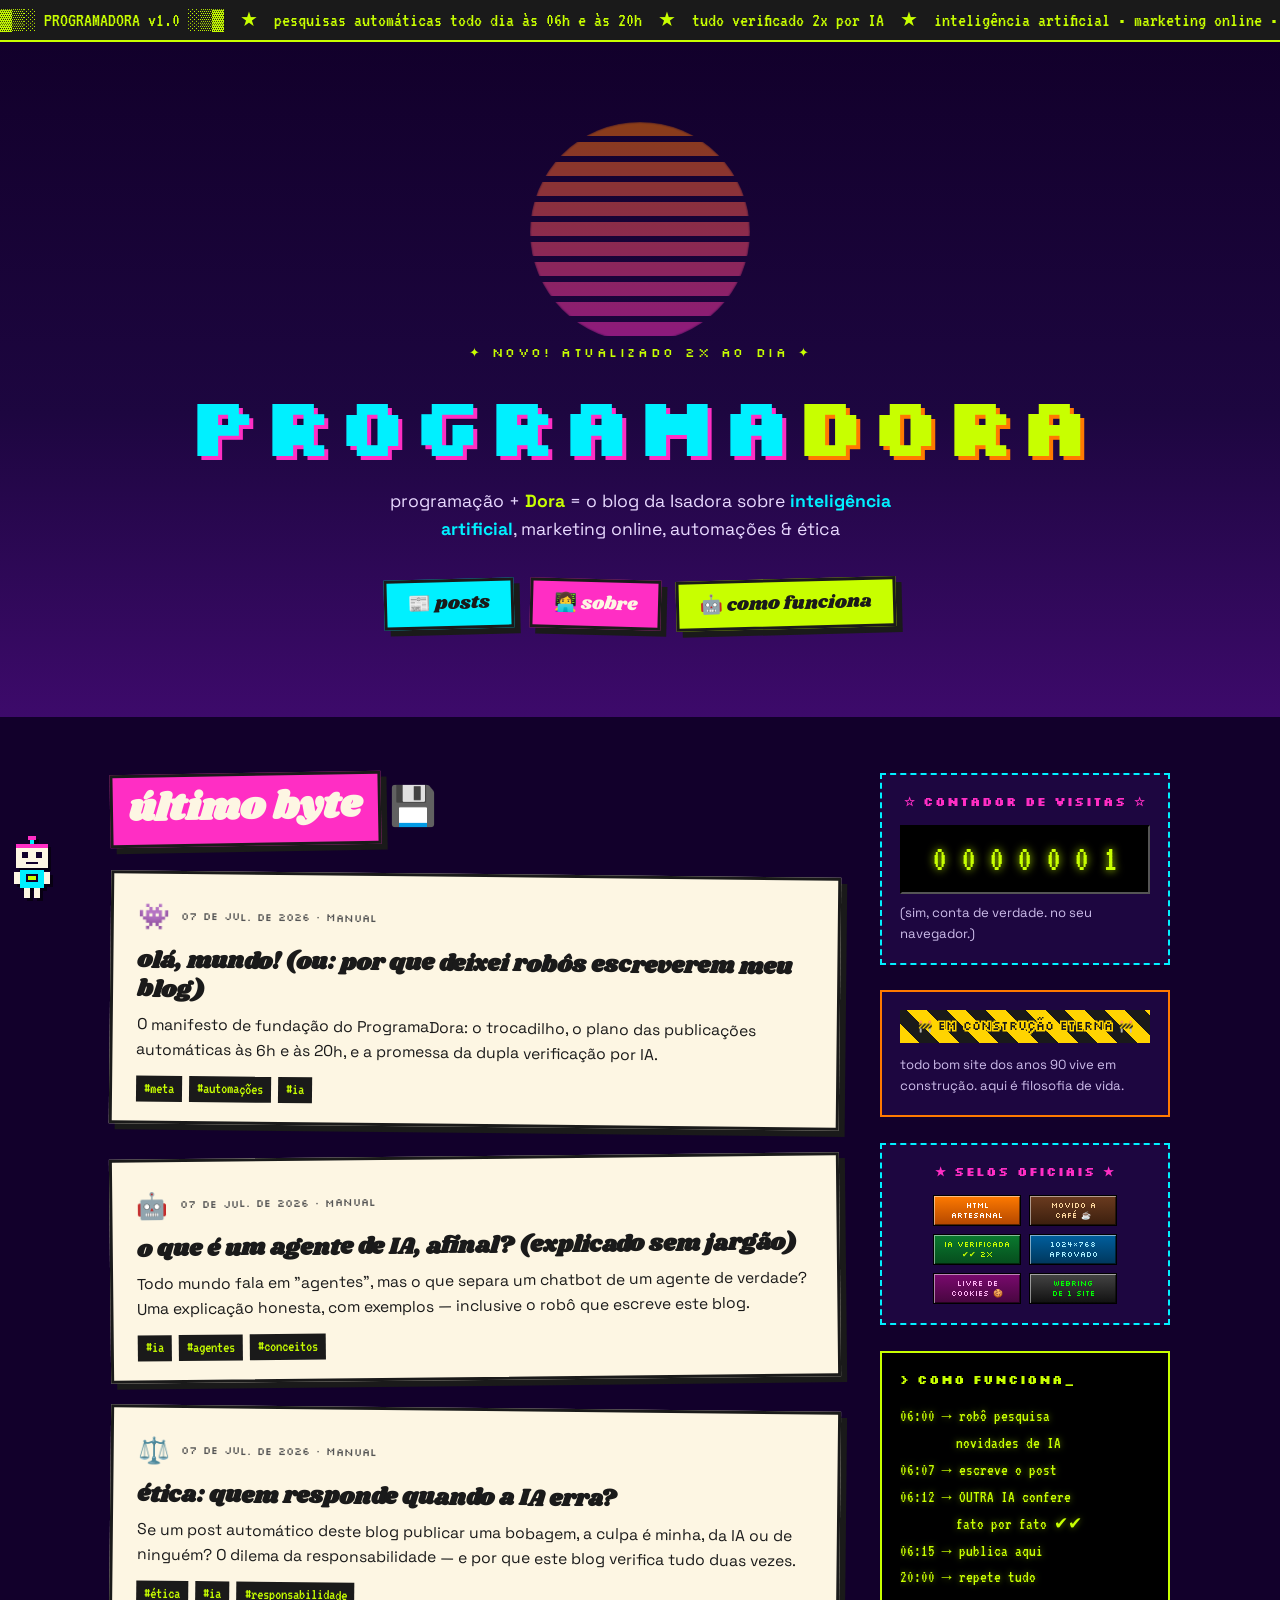
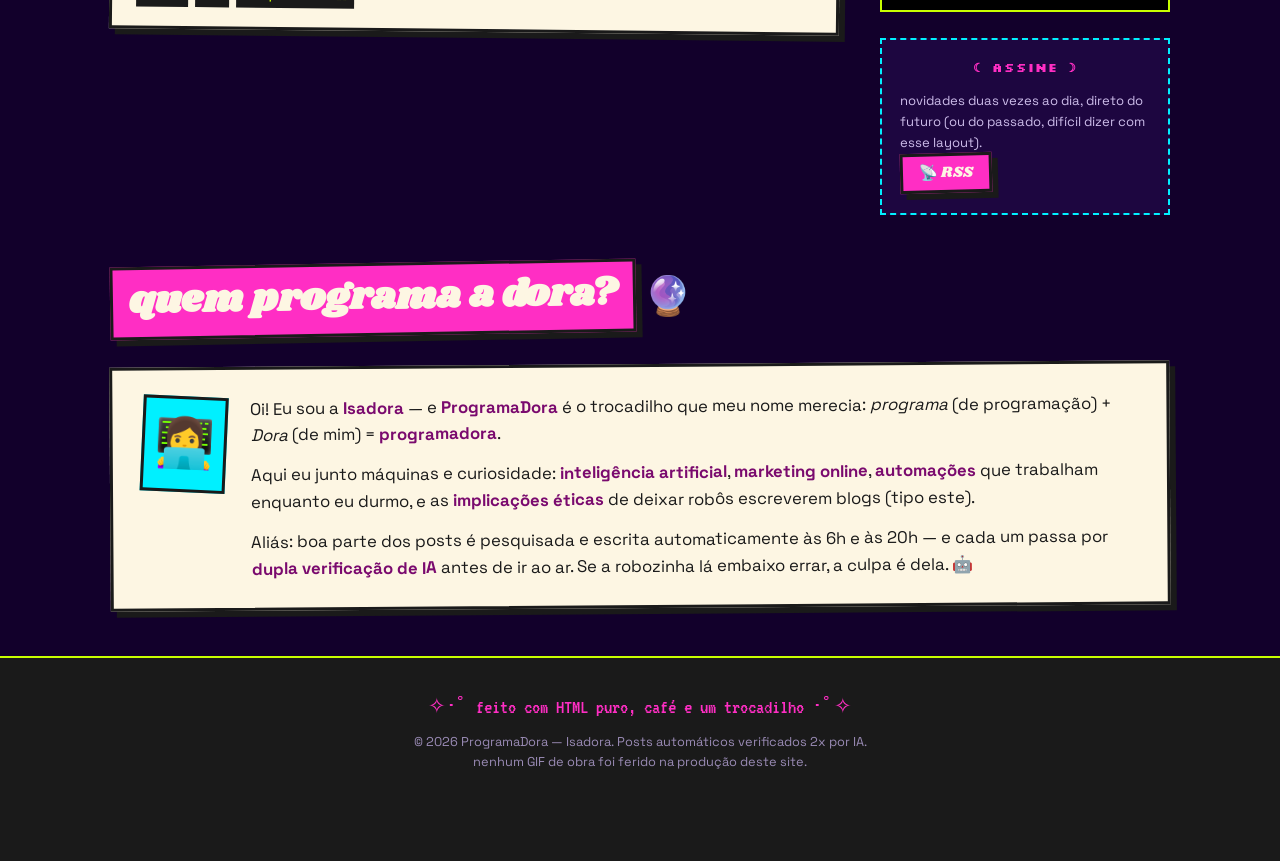
==== index.html @ 0042d04e "site: ProgramaDora v1.0 — blog anacrônico com posts automáticos verificados 2x Co-Authored-By: Claud" ====
<!DOCTYPE html>
<html lang="pt-BR">
<head>
<meta charset="UTF-8">
<meta name="viewport" content="width=device-width, initial-scale=1.0">
<title>ProgramaDora ★ IA, automações e caos criativo</title>
<meta name="description" content="Blog da Isadora sobre inteligência artificial, marketing online, automações, novidades e ética — com pesquisa automática verificada 2x por IA.">
<link rel="icon" href="data:image/svg+xml,<svg xmlns='http://www.w3.org/2000/svg' viewBox='0 0 100 100'><text y='.9em' font-size='90'>👾</text></svg>">
<link rel="preconnect" href="https://fonts.googleapis.com">
<link rel="preconnect" href="https://fonts.gstatic.com" crossorigin>
<link href="https://fonts.googleapis.com/css2?family=Silkscreen:wght@400;700&family=Shrikhand&family=Space+Grotesk:wght@400;500;700&family=VT323&display=swap" rel="stylesheet">
<link rel="stylesheet" href="css/style.css">
</head>
<body>

<!-- ══════════ TICKER TERMINAL ══════════ -->
<div class="ticker" aria-hidden="true">
  <div class="ticker__track" id="ticker-track">
    <span>▓▒░ PROGRAMADORA v1.0 ░▒▓ &nbsp;★&nbsp; pesquisas automáticas todo dia às 06h e às 20h &nbsp;★&nbsp; tudo verificado 2x por IA &nbsp;★&nbsp; inteligência artificial • marketing online • automações • ética &nbsp;★&nbsp; melhor visualizado em qualquer resolução desde 1996 &nbsp;★&nbsp; </span>
    <span>▓▒░ PROGRAMADORA v1.0 ░▒▓ &nbsp;★&nbsp; pesquisas automáticas todo dia às 06h e às 20h &nbsp;★&nbsp; tudo verificado 2x por IA &nbsp;★&nbsp; inteligência artificial • marketing online • automações • ética &nbsp;★&nbsp; melhor visualizado em qualquer resolução desde 1996 &nbsp;★&nbsp; </span>
  </div>
</div>

<!-- ══════════ HERO VAPORWAVE ══════════ -->
<header class="hero">
  <div class="hero__grid" aria-hidden="true"></div>
  <div class="hero__sun" aria-hidden="true"></div>
  <p class="hero__eyebrow blink">✦ NOVO! atualizado 2x ao dia ✦</p>
  <h1 class="hero__logo glitch" data-text="PROGRAMADORA">
    <span class="hero__programa">PROGRAMA</span><span class="hero__dora">DORA</span>
  </h1>
  <p class="hero__tagline">programação + <strong>Dora</strong> = o blog da Isadora sobre
    <em>inteligência artificial</em>, marketing online, automações &amp; ética</p>
  <nav class="hero__nav" aria-label="Seções">
    <a class="btn-sticker btn-sticker--cyan" href="#posts">📰 posts</a>
    <a class="btn-sticker btn-sticker--magenta" href="#sobre">👩‍💻 sobre</a>
    <a class="btn-sticker btn-sticker--acid" href="#robo">🤖 como funciona</a>
  </nav>
</header>

<!-- ══════════ CONTEÚDO ══════════ -->
<div class="layout">

  <main class="feed" id="posts">
    <h2 class="section-title"><span>último byte</span> 💾</h2>
    <div class="feed__grid" id="feed-grid">
      <p class="feed__loading">carregando posts<span class="dots">...</span></p>
    </div>
  </main>

  <aside class="sidebar">
    <div class="widget widget--counter">
      <h3 class="widget__title">☆ contador de visitas ☆</h3>
      <div class="counter" id="visit-counter">0000000</div>
      <p class="widget__small">(sim, conta de verdade. no seu navegador.)</p>
    </div>

    <div class="widget widget--construction">
      <div class="construction-tape">🚧 EM CONSTRUÇÃO ETERNA 🚧</div>
      <p class="widget__small">todo bom site dos anos 90 vive em construção. aqui é filosofia de vida.</p>
    </div>

    <div class="widget">
      <h3 class="widget__title">★ selos oficiais ★</h3>
      <div class="badges">
        <span class="badge88 badge88--a">HTML<br>ARTESANAL</span>
        <span class="badge88 badge88--b">MOVIDO A<br>CAFÉ ☕</span>
        <span class="badge88 badge88--c">IA verificada<br>✔✔ 2x</span>
        <span class="badge88 badge88--d">1024×768<br>APROVADO</span>
        <span class="badge88 badge88--e">livre de<br>COOKIES 🍪</span>
        <span class="badge88 badge88--f">webring<br>de 1 site</span>
      </div>
    </div>

    <div class="widget widget--terminal" id="robo">
      <h3 class="widget__title widget__title--terminal">&gt; como funciona_</h3>
      <pre class="terminal-text">
06:00 → robô pesquisa
        novidades de IA
06:07 → escreve o post
06:12 → OUTRA IA confere
        fato por fato ✔✔
06:15 → publica aqui
20:00 → repete tudo</pre>
    </div>

    <div class="widget">
      <h3 class="widget__title">☾ assine ☽</h3>
      <p class="widget__small">novidades duas vezes ao dia, direto do futuro (ou do passado, difícil dizer com esse layout).</p>
      <a class="btn-sticker btn-sticker--magenta btn-sticker--small" href="feed.xml">📡 RSS</a>
    </div>
  </aside>

</div>

<!-- ══════════ SOBRE ══════════ -->
<section class="sobre" id="sobre">
  <h2 class="section-title"><span>quem programa a dora?</span> 🔮</h2>
  <div class="sobre__card">
    <div class="sobre__avatar" aria-hidden="true">👩‍💻</div>
    <div>
      <p>Oi! Eu sou a <strong>Isadora</strong> — e <strong>ProgramaDora</strong> é o trocadilho que meu nome
      merecia: <em>programa</em> (de programação) + <em>Dora</em> (de mim) = <strong>programadora</strong>.</p>
      <p>Aqui eu junto máquinas e curiosidade: <strong>inteligência artificial</strong>, <strong>marketing
      online</strong>, <strong>automações</strong> que trabalham enquanto eu durmo, e as
      <strong>implicações éticas</strong> de deixar robôs escreverem blogs (tipo este).</p>
      <p>Aliás: boa parte dos posts é pesquisada e escrita automaticamente às 6h e às 20h — e cada um passa
      por <strong>dupla verificação de IA</strong> antes de ir ao ar. Se a robozinha lá embaixo errar, a culpa
      é dela. 🤖</p>
    </div>
  </div>
</section>

<!-- ══════════ RODAPÉ ══════════ -->
<footer class="footer">
  <p class="footer__marquee-ish">✧･ﾟ feito com HTML puro, café e um trocadilho ･ﾟ✧</p>
  <p class="footer__small">© <span id="ano">2026</span> ProgramaDora — Isadora. Posts automáticos verificados 2x por IA.
  <br>nenhum GIF de obra foi ferido na produção deste site.</p>
</footer>

<!-- Dorinha, a mascote -->
<div class="dorinha" id="dorinha" role="button" tabindex="0" aria-label="Dorinha, a robozinha mascote. Clique para ela falar.">
  <div class="dorinha__bubble" id="dorinha-bubble" hidden></div>
  <svg viewBox="0 0 32 32" width="64" height="64" shape-rendering="crispEdges" aria-hidden="true">
    <!-- antena -->
    <rect x="15" y="1" width="2" height="3" fill="#00f0ff"/>
    <rect x="14" y="0" width="4" height="2" fill="#ff2ec4"/>
    <!-- cabeça -->
    <rect x="8" y="4" width="16" height="12" fill="#fdf6e3"/>
    <rect x="8" y="4" width="16" height="2" fill="#ff2ec4"/>
    <!-- olhos -->
    <rect class="dorinha__eye" x="11" y="8" width="3" height="3" fill="#12002b"/>
    <rect class="dorinha__eye" x="18" y="8" width="3" height="3" fill="#12002b"/>
    <!-- boca -->
    <rect x="13" y="13" width="6" height="1" fill="#12002b"/>
    <!-- corpo -->
    <rect x="10" y="17" width="12" height="9" fill="#00f0ff"/>
    <rect x="13" y="19" width="6" height="4" fill="#12002b"/>
    <rect x="14" y="20" width="4" height="2" fill="#c8ff00"/>
    <!-- braços -->
    <rect class="dorinha__arm-l" x="7" y="18" width="3" height="6" fill="#fdf6e3"/>
    <rect class="dorinha__arm-r" x="22" y="18" width="3" height="6" fill="#fdf6e3"/>
    <!-- pernas -->
    <rect class="dorinha__leg-l" x="12" y="26" width="3" height="5" fill="#fdf6e3"/>
    <rect class="dorinha__leg-r" x="17" y="26" width="3" height="5" fill="#fdf6e3"/>
  </svg>
</div>

<script src="js/main.js"></script>
<script src="js/blog.js"></script>
</body>
</html>
---- css/style.css ----
/* ═══════════════════════════════════════════════════════
   PROGRAMADORA — folha de estilo maximalista anacrônica
   camadas: terminal 80s / vaporwave / neobrutalism / geocities
   ═══════════════════════════════════════════════════════ */

:root {
  --void:        #12002b;
  --void-2:      #1d0640;
  --cga-cyan:    #00f0ff;
  --hot-magenta: #ff2ec4;
  --acid:        #c8ff00;
  --laranja:     #ff7a00;
  --papel:       #fdf6e3;
  --tinta:       #1a1a1a;

  --f-pixel:    'Silkscreen', monospace;
  --f-sticker:  'Shrikhand', cursive;
  --f-body:     'Space Grotesk', sans-serif;
  --f-terminal: 'VT323', monospace;

  --borda: 3px solid var(--tinta);
  --sombra: 6px 6px 0 var(--tinta);
}

* { box-sizing: border-box; margin: 0; padding: 0; }

html { scroll-behavior: smooth; }

body {
  background: var(--void);
  color: var(--papel);
  font-family: var(--f-body);
  font-size: 1.05rem;
  line-height: 1.6;
  overflow-x: hidden;
  cursor: default;
}

a { color: var(--cga-cyan); }
a:focus-visible, button:focus-visible, [tabindex]:focus-visible {
  outline: 3px dashed var(--acid);
  outline-offset: 3px;
}

::selection { background: var(--hot-magenta); color: var(--papel); }

/* ══════════ TICKER ══════════ */
.ticker {
  background: var(--tinta);
  border-bottom: 2px solid var(--acid);
  overflow: hidden;
  white-space: nowrap;
  font-family: var(--f-terminal);
  font-size: 1.25rem;
  color: var(--acid);
  padding: 4px 0;
}
.ticker__track { display: inline-flex; animation: ticker-scroll 30s linear infinite; }
.ticker__track span { padding-right: 2rem; }
@keyframes ticker-scroll {
  from { transform: translateX(0); }
  to   { transform: translateX(-50%); }
}

/* ══════════ HERO VAPORWAVE ══════════ */
.hero {
  position: relative;
  text-align: center;
  padding: 5rem 1rem 5.5rem;
  overflow: hidden;
  background: linear-gradient(180deg, var(--void) 0%, var(--void-2) 55%, #3d0a6b 100%);
}
.hero__grid {
  position: absolute; inset: auto 0 0 0; height: 45%;
  background:
    linear-gradient(transparent 0%, rgba(255, 46, 196, .28) 100%),
    repeating-linear-gradient(90deg, rgba(0,240,255,.35) 0 1px, transparent 1px 60px),
    repeating-linear-gradient(0deg,  rgba(0,240,255,.35) 0 1px, transparent 1px 34px);
  transform: perspective(320px) rotateX(58deg);
  transform-origin: bottom;
  pointer-events: none;
}
.hero__sun {
  position: absolute; left: 50%; bottom: 18%;
  width: 220px; height: 220px;
  transform: translateX(-50%);
  border-radius: 50%;
  background: linear-gradient(180deg, var(--laranja), var(--hot-magenta));
  filter: blur(1px);
  opacity: .5;
  pointer-events: none;
  -webkit-mask: repeating-linear-gradient(180deg, #000 0 14px, transparent 14px 20px);
          mask: repeating-linear-gradient(180deg, #000 0 14px, transparent 14px 20px);
}
.hero > * { position: relative; }

.hero__eyebrow {
  font-family: var(--f-pixel);
  font-size: .8rem;
  letter-spacing: .2em;
  color: var(--acid);
  margin-bottom: 1.2rem;
}
.blink { animation: blink 1.1s steps(2, start) infinite; }
@keyframes blink { to { visibility: hidden; } }

.hero__logo {
  font-family: var(--f-pixel);
  font-weight: 700;
  font-size: clamp(1.8rem, 7.5vw, 5.2rem);
  letter-spacing: .02em;
  line-height: 1;
  margin-bottom: 1.4rem;
}
.hero__programa { color: var(--cga-cyan); text-shadow: 4px 4px 0 var(--hot-magenta); }
.hero__dora     { color: var(--acid);     text-shadow: 4px 4px 0 var(--laranja); }

/* glitch no hover */
.glitch { position: relative; display: inline-block; }
.glitch:hover .hero__programa,
.glitch:hover .hero__dora { animation: glitch-shake .3s steps(2) infinite; }
@keyframes glitch-shake {
  0%   { transform: translate(0, 0); }
  25%  { transform: translate(-3px, 2px) skewX(-4deg); }
  50%  { transform: translate(3px, -2px); }
  75%  { transform: translate(-2px, -1px) skewX(3deg); }
  100% { transform: translate(0, 0); }
}
.hero__programa, .hero__dora { display: inline-block; }

.hero__tagline {
  max-width: 34rem;
  margin: 0 auto 2.2rem;
  font-size: 1.1rem;
  color: #e8d9ff;
}
.hero__tagline em { color: var(--cga-cyan); font-style: normal; font-weight: 700; }
.hero__tagline strong { color: var(--acid); }

.hero__nav { display: flex; gap: 1rem; justify-content: center; flex-wrap: wrap; }

/* ══════════ BOTÕES ADESIVO (neobrutalism) ══════════ */
.btn-sticker {
  display: inline-block;
  font-family: var(--f-sticker);
  font-size: 1.15rem;
  text-decoration: none;
  color: var(--tinta);
  background: var(--papel);
  border: var(--borda);
  box-shadow: var(--sombra);
  padding: .45rem 1.3rem;
  transform: rotate(-1.5deg);
  transition: transform .12s, box-shadow .12s;
}
.btn-sticker:nth-child(2n) { transform: rotate(1.5deg); }
.btn-sticker:hover, .btn-sticker:focus-visible {
  transform: rotate(0) translate(2px, 2px);
  box-shadow: 3px 3px 0 var(--tinta);
}
.btn-sticker:active { transform: translate(6px, 6px); box-shadow: 0 0 0 var(--tinta); }
.btn-sticker--cyan    { background: var(--cga-cyan); }
.btn-sticker--magenta { background: var(--hot-magenta); color: var(--papel); }
.btn-sticker--acid    { background: var(--acid); }
.btn-sticker--small   { font-size: .95rem; padding: .3rem 1rem; }

/* ══════════ LAYOUT ══════════ */
.layout {
  display: grid;
  grid-template-columns: minmax(0, 1fr) 290px;
  gap: 2.5rem;
  max-width: 1100px;
  margin: 0 auto;
  padding: 3.5rem 1.25rem 2rem;
}

.section-title {
  font-family: var(--f-sticker);
  font-size: clamp(1.6rem, 4vw, 2.4rem);
  color: var(--papel);
  margin-bottom: 1.8rem;
}
.section-title span {
  background: var(--hot-magenta);
  border: var(--borda);
  box-shadow: var(--sombra);
  padding: .1rem 1rem .25rem;
  display: inline-block;
  transform: rotate(-1deg);
}

/* ══════════ FEED DE POSTS ══════════ */
.feed__grid { display: grid; gap: 1.8rem; }
.feed__loading { font-family: var(--f-terminal); font-size: 1.4rem; color: var(--acid); }

.card {
  background: var(--papel);
  color: var(--tinta);
  border: var(--borda);
  box-shadow: var(--sombra);
  padding: 1.4rem 1.5rem 1.2rem;
  position: relative;
  transition: transform .15s;
}
.card:nth-child(odd)  { transform: rotate(.6deg); }
.card:nth-child(even) { transform: rotate(-.6deg); }
.card:hover { transform: rotate(0) scale(1.015); }

.card__meta {
  display: flex; align-items: center; gap: .7rem; flex-wrap: wrap;
  font-family: var(--f-pixel); font-size: .68rem;
  margin-bottom: .6rem; color: #555;
}
.card__emoji { font-size: 1.6rem; }
.card__stamp {
  margin-left: auto;
  font-family: var(--f-pixel);
  font-size: .6rem;
  color: #0a7a2f;
  border: 2px solid #0a7a2f;
  border-radius: 4px;
  padding: .1rem .4rem;
  transform: rotate(3deg);
  background: rgba(10,122,47,.08);
}
.card__title { font-family: var(--f-sticker); font-size: 1.45rem; line-height: 1.25; margin-bottom: .5rem; }
.card__title a { color: var(--tinta); text-decoration: none; }
.card__title a:hover { color: var(--hot-magenta); text-decoration: underline wavy var(--cga-cyan) 2px; }
.card__summary { font-size: .98rem; margin-bottom: .8rem; }
.card__tags { display: flex; gap: .45rem; flex-wrap: wrap; }
.card__tag {
  font-family: var(--f-terminal); font-size: 1rem;
  background: var(--tinta); color: var(--acid);
  padding: 0 .5rem;
}

/* ══════════ SIDEBAR GEOCITIES ══════════ */
.sidebar { display: flex; flex-direction: column; gap: 1.6rem; }

.widget {
  background: var(--void-2);
  border: 2px dashed var(--cga-cyan);
  padding: 1.1rem 1.1rem 1.2rem;
}
.widget__title {
  font-family: var(--f-pixel);
  font-size: .78rem;
  color: var(--hot-magenta);
  text-align: center;
  margin-bottom: .8rem;
  letter-spacing: .08em;
}
.widget__small { font-size: .82rem; color: #cdbdea; }

.counter {
  font-family: var(--f-terminal);
  font-size: 2.4rem;
  letter-spacing: .35em;
  text-align: center;
  color: var(--acid);
  background: #000;
  border: 2px inset #555;
  padding: .1rem 0 .1rem .35em;
  margin-bottom: .5rem;
  text-shadow: 0 0 8px var(--acid);
}

.widget--construction { border-style: solid; border-color: var(--laranja); }
.construction-tape {
  font-family: var(--f-pixel);
  font-size: .72rem;
  text-align: center;
  color: var(--tinta);
  background: repeating-linear-gradient(45deg, #ffd400 0 14px, var(--tinta) 14px 28px);
  padding: .45rem .2rem;
  margin-bottom: .7rem;
}
.construction-tape { -webkit-text-stroke: 3px #ffd400; paint-order: stroke fill; }

.badges { display: flex; flex-wrap: wrap; gap: .5rem; justify-content: center; }
.badge88 {
  width: 88px; height: 31px;
  display: inline-flex; align-items: center; justify-content: center;
  font-family: var(--f-pixel); font-size: .5rem; line-height: 1.15;
  text-align: center; text-transform: uppercase;
  border: 1px solid #000;
  box-shadow: inset 1px 1px 0 rgba(255,255,255,.5), inset -1px -1px 0 rgba(0,0,0,.5);
  user-select: none;
}
.badge88--a { background: linear-gradient(#ff7a00, #b34700); color: #fff; }
.badge88--b { background: linear-gradient(#6b3b1f, #3c1f0e); color: #ffd9a0; }
.badge88--c { background: linear-gradient(#0a7a2f, #064d1d); color: #c8ff00; }
.badge88--d { background: linear-gradient(#005f9e, #00375c); color: #aef; }
.badge88--e { background: linear-gradient(#7a0a6e, #47063f); color: #ffb3f5; }
.badge88--f { background: linear-gradient(#444, #111); color: #0f0; }

.widget--terminal { background: #000; border: 2px solid var(--acid); }
.widget__title--terminal { color: var(--acid); text-align: left; }
.terminal-text {
  font-family: var(--f-terminal);
  font-size: 1.05rem;
  color: var(--acid);
  white-space: pre;
  overflow-x: auto;
  text-shadow: 0 0 6px rgba(200,255,0,.5);
}

/* ══════════ SOBRE ══════════ */
.sobre { max-width: 1100px; margin: 0 auto; padding: 1rem 1.25rem 3rem; }
.sobre__card {
  display: flex; gap: 1.5rem; align-items: flex-start;
  background: var(--papel); color: var(--tinta);
  border: var(--borda); box-shadow: var(--sombra);
  padding: 1.6rem 1.8rem;
  transform: rotate(-.4deg);
}
.sobre__card p + p { margin-top: .8rem; }
.sobre__avatar {
  font-size: 3rem;
  background: var(--cga-cyan);
  border: var(--borda);
  padding: .4rem .6rem;
  transform: rotate(3deg);
  flex-shrink: 0;
}
.sobre__card strong { color: #7a0a6e; }

/* ══════════ RODAPÉ ══════════ */
.footer {
  border-top: 2px solid var(--acid);
  background: var(--tinta);
  text-align: center;
  padding: 2rem 1rem 5.5rem; /* espaço pra Dorinha passear */
}
.footer__marquee-ish { font-family: var(--f-terminal); font-size: 1.3rem; color: var(--hot-magenta); }
.footer__small { font-size: .8rem; color: #9a8bb5; margin-top: .5rem; }

/* ══════════ DORINHA, A MASCOTE ══════════ */
.dorinha {
  position: fixed;
  bottom: 0;
  left: 0;
  z-index: 50;
  cursor: pointer;
  animation: dorinha-walk 28s linear infinite alternate, dorinha-bob .5s ease-in-out infinite alternate;
  will-change: transform;
}
.dorinha svg { display: block; filter: drop-shadow(3px 3px 0 rgba(0,0,0,.55)); }
@keyframes dorinha-walk {
  from { left: -70px; }
  to   { left: calc(100vw - 10px); }
}
@keyframes dorinha-bob {
  from { transform: translateY(0) }
  to   { transform: translateY(-4px) }
}
.dorinha__eye { animation: dorinha-blink 4s steps(1) infinite; }
@keyframes dorinha-blink {
  0%, 92%, 100% { opacity: 1; }
  94%, 98% { opacity: 0; }
}
.dorinha__bubble {
  position: absolute;
  bottom: 72px; left: 50%;
  transform: translateX(-50%);
  min-width: 170px; max-width: 240px;
  background: var(--papel); color: var(--tinta);
  border: var(--borda); box-shadow: 4px 4px 0 var(--tinta);
  font-family: var(--f-pixel); font-size: .62rem; line-height: 1.5;
  padding: .55rem .7rem;
  text-align: center;
}
.dorinha__bubble::after {
  content: "";
  position: absolute; top: 100%; left: 50%;
  transform: translateX(-50%);
  border: 8px solid transparent;
  border-top-color: var(--tinta);
}

/* ══════════ FAÍSCAS DE CLIQUE ══════════ */
.spark {
  position: fixed; z-index: 99;
  pointer-events: none;
  font-size: 1rem;
  animation: spark-fly .7s ease-out forwards;
}
@keyframes spark-fly {
  from { opacity: 1; transform: translate(0, 0) scale(1); }
  to   { opacity: 0; transform: translate(var(--sx), var(--sy)) scale(.3); }
}

/* modo festa (código konami) */
.party { animation: party-hue 2s linear infinite; }
@keyframes party-hue { to { filter: hue-rotate(360deg); } }

/* ══════════ POST (post.html) ══════════ */
.post-wrap { max-width: 760px; margin: 0 auto; padding: 2.5rem 1.25rem 4rem; }
.post-paper {
  background: var(--papel); color: var(--tinta);
  border: var(--borda); box-shadow: var(--sombra);
  padding: 2.2rem 2.4rem;
}
.post-paper h1 { font-family: var(--f-sticker); font-size: 2rem; line-height: 1.2; margin-bottom: .4rem; }
.post-paper h2 { font-family: var(--f-sticker); font-size: 1.4rem; margin: 1.6rem 0 .6rem; color: #7a0a6e; }
.post-paper h3 { font-family: var(--f-pixel); font-size: .9rem; margin: 1.3rem 0 .5rem; }
.post-paper p, .post-paper li { margin-bottom: .8rem; }
.post-paper ul, .post-paper ol { padding-left: 1.4rem; }
.post-paper a { color: #005f9e; }
.post-paper blockquote {
  border-left: 6px solid var(--hot-magenta);
  background: rgba(255,46,196,.07);
  padding: .6rem 1rem; margin-bottom: .8rem;
  font-style: italic;
}
.post-paper code {
  font-family: var(--f-terminal); font-size: 1.05em;
  background: var(--tinta); color: var(--acid);
  padding: 0 .35rem;
}
.post-paper pre { background: var(--tinta); padding: 1rem; overflow-x: auto; margin-bottom: .8rem; }
.post-paper pre code { padding: 0; }
.post-paper hr { border: none; border-top: 3px dashed var(--tinta); margin: 1.5rem 0; }
.post-meta {
  display: flex; gap: .8rem; align-items: center; flex-wrap: wrap;
  font-family: var(--f-pixel); font-size: .68rem; color: #555;
  margin-bottom: 1.4rem;
}
.post-back { display: inline-block; margin-bottom: 1.5rem; }
.post-fontes { font-size: .85rem; }

/* ══════════ RESPONSIVO ══════════ */
@media (max-width: 860px) {
  .layout { grid-template-columns: 1fr; }
  .sidebar { flex-direction: row; flex-wrap: wrap; }
  .sidebar .widget { flex: 1 1 260px; }
  .sobre__card { flex-direction: column; }
  .post-paper { padding: 1.5rem 1.2rem; }
}

/* ══════════ MOVIMENTO REDUZIDO ══════════ */
@media (prefers-reduced-motion: reduce) {
  .ticker__track, .blink, .dorinha, .dorinha__eye, .party { animation: none !important; }
  .dorinha { left: 12px !important; }
  html { scroll-behavior: auto; }
  .spark { display: none; }
}
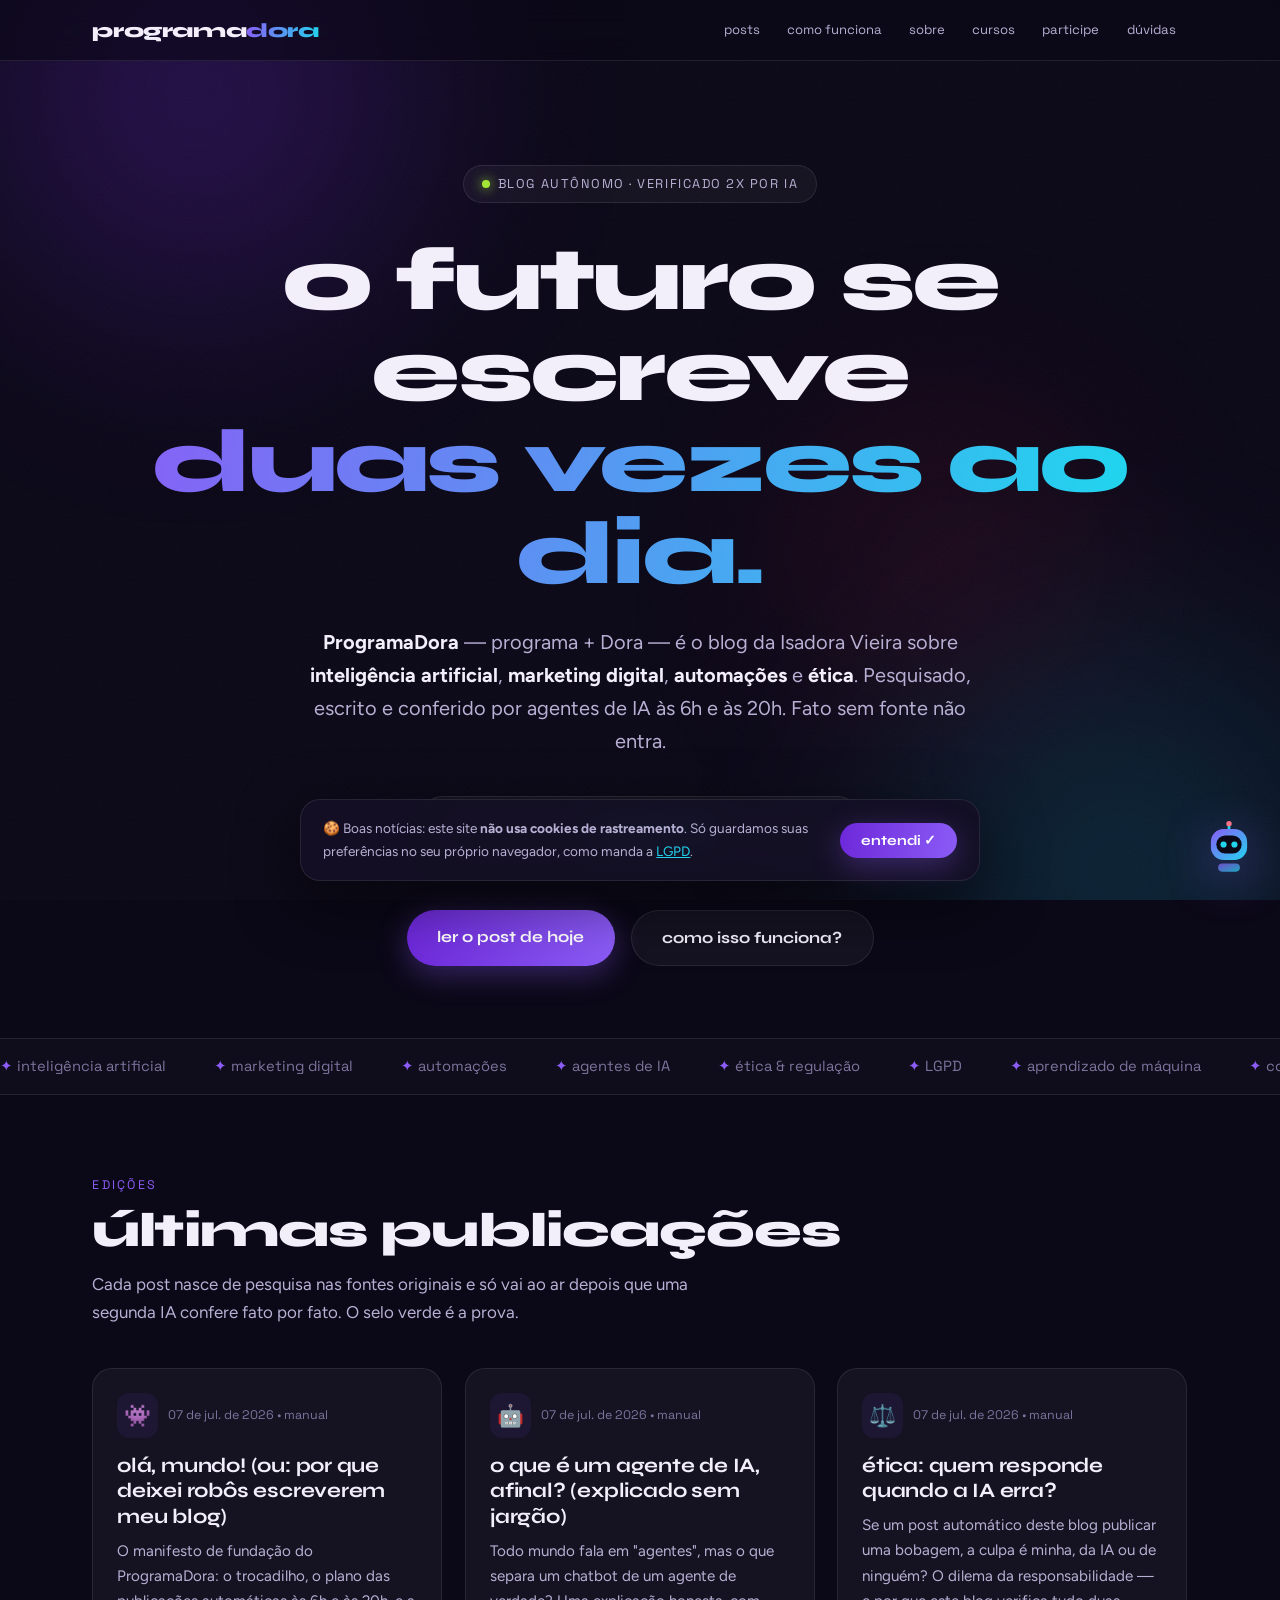
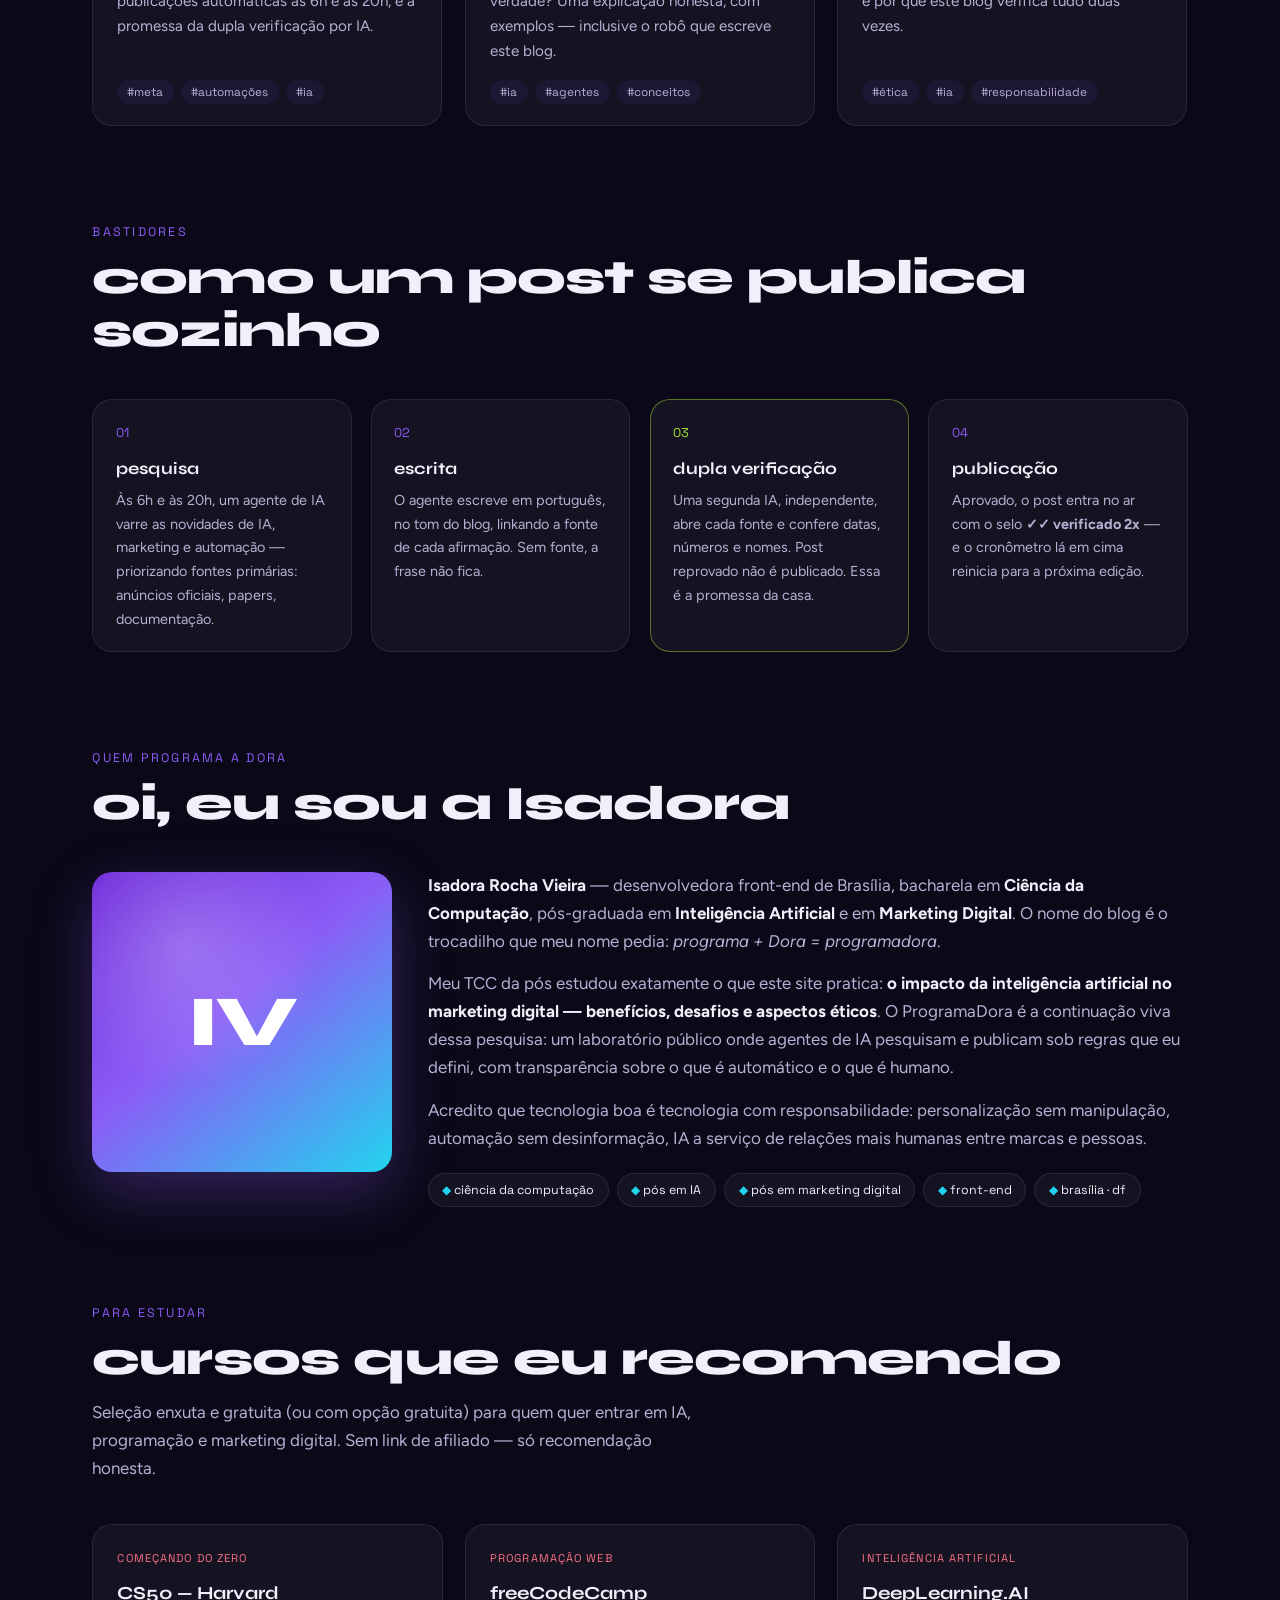
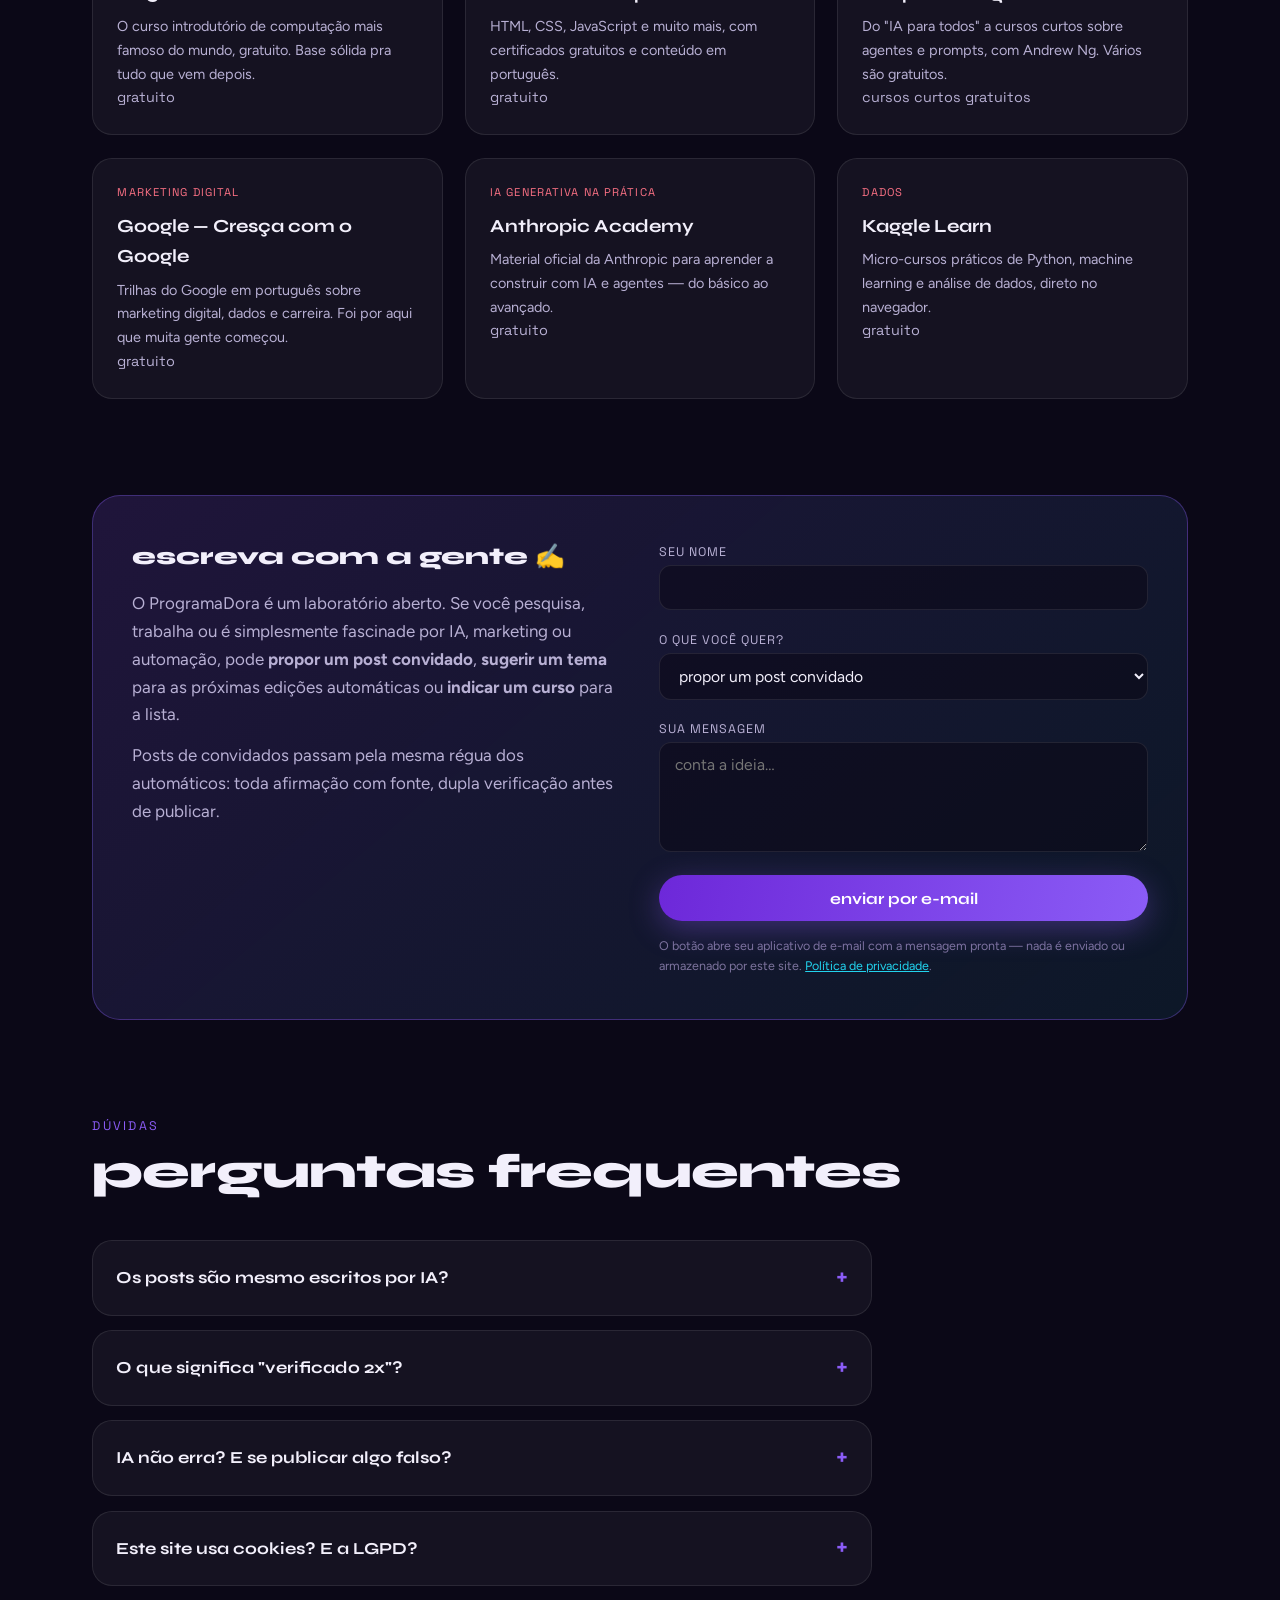
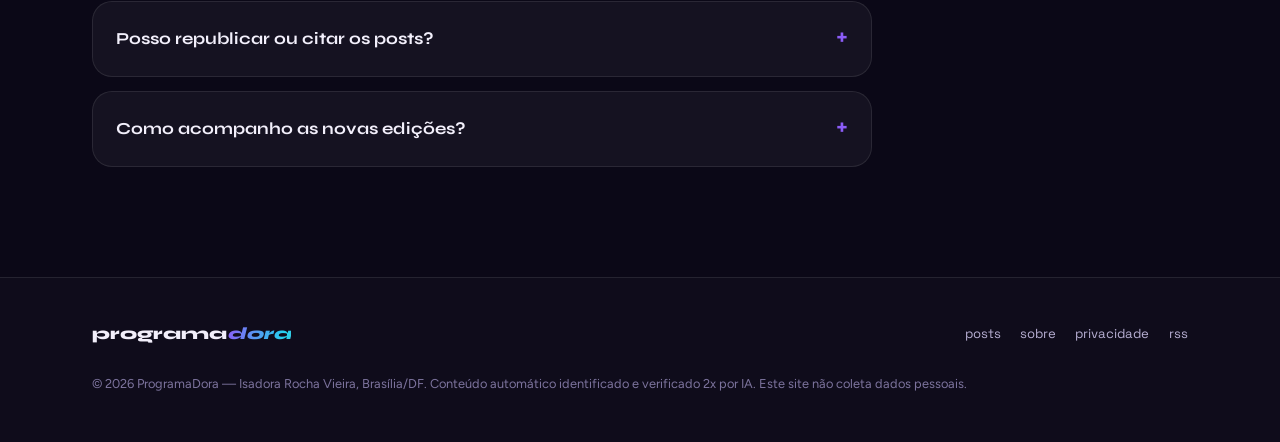
==== commit 0def4d78: "design: redesign contemporâneo — aurora, countdown, LGPD, FAQ, participe e cursos Substitui o visual" ====
--- a/index.html
+++ b/index.html
@@ -3,148 +3,304 @@
 <head>
 <meta charset="UTF-8">
 <meta name="viewport" content="width=device-width, initial-scale=1.0">
-<title>ProgramaDora ★ IA, automações e caos criativo</title>
-<meta name="description" content="Blog da Isadora sobre inteligência artificial, marketing online, automações, novidades e ética — com pesquisa automática verificada 2x por IA.">
-<link rel="icon" href="data:image/svg+xml,<svg xmlns='http://www.w3.org/2000/svg' viewBox='0 0 100 100'><text y='.9em' font-size='90'>👾</text></svg>">
+<title>ProgramaDora — IA, marketing digital e automações, verificado 2x</title>
+<meta name="description" content="Blog da Isadora Vieira sobre inteligência artificial, marketing digital, automações e ética. Posts pesquisados e publicados automaticamente às 6h e às 20h, com dupla verificação por IA.">
+<link rel="icon" href="data:image/svg+xml,<svg xmlns='http://www.w3.org/2000/svg' viewBox='0 0 100 100'><text y='.9em' font-size='90'>✦</text></svg>">
 <link rel="preconnect" href="https://fonts.googleapis.com">
 <link rel="preconnect" href="https://fonts.gstatic.com" crossorigin>
-<link href="https://fonts.googleapis.com/css2?family=Silkscreen:wght@400;700&family=Shrikhand&family=Space+Grotesk:wght@400;500;700&family=VT323&display=swap" rel="stylesheet">
+<link href="https://fonts.googleapis.com/css2?family=Syne:wght@700;800&family=Figtree:ital,wght@0,400;0,500;0,700;1,400&family=Space+Grotesk:wght@400;500&display=swap" rel="stylesheet">
 <link rel="stylesheet" href="css/style.css">
+<link rel="alternate" type="application/rss+xml" title="ProgramaDora" href="feed.xml">
 </head>
 <body>
 
-<!-- ══════════ TICKER TERMINAL ══════════ -->
-<div class="ticker" aria-hidden="true">
-  <div class="ticker__track" id="ticker-track">
-    <span>▓▒░ PROGRAMADORA v1.0 ░▒▓ &nbsp;★&nbsp; pesquisas automáticas todo dia às 06h e às 20h &nbsp;★&nbsp; tudo verificado 2x por IA &nbsp;★&nbsp; inteligência artificial • marketing online • automações • ética &nbsp;★&nbsp; melhor visualizado em qualquer resolução desde 1996 &nbsp;★&nbsp; </span>
-    <span>▓▒░ PROGRAMADORA v1.0 ░▒▓ &nbsp;★&nbsp; pesquisas automáticas todo dia às 06h e às 20h &nbsp;★&nbsp; tudo verificado 2x por IA &nbsp;★&nbsp; inteligência artificial • marketing online • automações • ética &nbsp;★&nbsp; melhor visualizado em qualquer resolução desde 1996 &nbsp;★&nbsp; </span>
+<div class="aurora" aria-hidden="true"><span></span></div>
+<div class="cursor-glow" id="cursor-glow" aria-hidden="true"></div>
+
+<!-- ══════════ HEADER ══════════ -->
+<header class="topo">
+  <div class="topo__inner">
+    <a class="logo" href="#">programa<em>dora</em></a>
+    <nav class="topo__nav" aria-label="Navegação principal">
+      <a href="#posts">posts</a>
+      <a href="#como-funciona">como funciona</a>
+      <a href="#sobre">sobre</a>
+      <a href="#cursos">cursos</a>
+      <a href="#participe">participe</a>
+      <a href="#faq">dúvidas</a>
+    </nav>
+  </div>
+</header>
+
+<!-- ══════════ HERO ══════════ -->
+<section class="hero">
+  <p class="hero__eyebrow">blog autônomo · verificado 2x por IA</p>
+  <h1 class="hero__title">
+    <span class="linha"><span>o futuro se escreve</span></span>
+    <span class="linha"><span class="grad-animado">duas vezes ao dia.</span></span>
+  </h1>
+  <p class="hero__sub"><strong>ProgramaDora</strong> — programa + Dora — é o blog da Isadora Vieira sobre
+  <strong>inteligência artificial</strong>, <strong>marketing digital</strong>, <strong>automações</strong> e
+  <strong>ética</strong>. Pesquisado, escrito e conferido por agentes de IA às 6h e às 20h. Fato sem fonte não entra.</p>
+
+  <div class="countdown" role="timer" aria-label="Tempo até a próxima edição automática">
+    <span class="countdown__label">próxima edição em</span>
+    <span class="countdown__timer" id="countdown-timer">--:--:--</span>
+    <span class="countdown__edicao" id="countdown-edicao"></span>
+  </div>
+
+  <div class="hero__acoes">
+    <a class="btn btn--primario" href="#posts" data-magnetico>ler o post de hoje</a>
+    <a class="btn" href="#como-funciona" data-magnetico>como isso funciona?</a>
+  </div>
+</section>
+
+<!-- ══════════ MARQUEE ══════════ -->
+<div class="marquee" aria-hidden="true">
+  <div class="marquee__track">
+    <span><b>✦</b> inteligência artificial</span><span><b>✦</b> marketing digital</span><span><b>✦</b> automações</span><span><b>✦</b> agentes de IA</span><span><b>✦</b> ética &amp; regulação</span><span><b>✦</b> LGPD</span><span><b>✦</b> aprendizado de máquina</span><span><b>✦</b> conteúdo verificado 2x</span>
+    <span><b>✦</b> inteligência artificial</span><span><b>✦</b> marketing digital</span><span><b>✦</b> automações</span><span><b>✦</b> agentes de IA</span><span><b>✦</b> ética &amp; regulação</span><span><b>✦</b> LGPD</span><span><b>✦</b> aprendizado de máquina</span><span><b>✦</b> conteúdo verificado 2x</span>
   </div>
 </div>
 
-<!-- ══════════ HERO VAPORWAVE ══════════ -->
-<header class="hero">
-  <div class="hero__grid" aria-hidden="true"></div>
-  <div class="hero__sun" aria-hidden="true"></div>
-  <p class="hero__eyebrow blink">✦ NOVO! atualizado 2x ao dia ✦</p>
-  <h1 class="hero__logo glitch" data-text="PROGRAMADORA">
-    <span class="hero__programa">PROGRAMA</span><span class="hero__dora">DORA</span>
-  </h1>
-  <p class="hero__tagline">programação + <strong>Dora</strong> = o blog da Isadora sobre
-    <em>inteligência artificial</em>, marketing online, automações &amp; ética</p>
-  <nav class="hero__nav" aria-label="Seções">
-    <a class="btn-sticker btn-sticker--cyan" href="#posts">📰 posts</a>
-    <a class="btn-sticker btn-sticker--magenta" href="#sobre">👩‍💻 sobre</a>
-    <a class="btn-sticker btn-sticker--acid" href="#robo">🤖 como funciona</a>
-  </nav>
-</header>
-
-<!-- ══════════ CONTEÚDO ══════════ -->
-<div class="layout">
-
-  <main class="feed" id="posts">
-    <h2 class="section-title"><span>último byte</span> 💾</h2>
-    <div class="feed__grid" id="feed-grid">
-      <p class="feed__loading">carregando posts<span class="dots">...</span></p>
-    </div>
-  </main>
-
-  <aside class="sidebar">
-    <div class="widget widget--counter">
-      <h3 class="widget__title">☆ contador de visitas ☆</h3>
-      <div class="counter" id="visit-counter">0000000</div>
-      <p class="widget__small">(sim, conta de verdade. no seu navegador.)</p>
-    </div>
-
-    <div class="widget widget--construction">
-      <div class="construction-tape">🚧 EM CONSTRUÇÃO ETERNA 🚧</div>
-      <p class="widget__small">todo bom site dos anos 90 vive em construção. aqui é filosofia de vida.</p>
-    </div>
-
-    <div class="widget">
-      <h3 class="widget__title">★ selos oficiais ★</h3>
-      <div class="badges">
-        <span class="badge88 badge88--a">HTML<br>ARTESANAL</span>
-        <span class="badge88 badge88--b">MOVIDO A<br>CAFÉ ☕</span>
-        <span class="badge88 badge88--c">IA verificada<br>✔✔ 2x</span>
-        <span class="badge88 badge88--d">1024×768<br>APROVADO</span>
-        <span class="badge88 badge88--e">livre de<br>COOKIES 🍪</span>
-        <span class="badge88 badge88--f">webring<br>de 1 site</span>
+<!-- ══════════ POSTS ══════════ -->
+<section class="secao" id="posts">
+  <div class="secao__head reveal">
+    <p class="secao__eyebrow">edições</p>
+    <h2 class="secao__title">últimas publicações</h2>
+    <p class="secao__desc">Cada post nasce de pesquisa nas fontes originais e só vai ao ar depois que uma segunda IA confere fato por fato. O selo verde é a prova.</p>
+  </div>
+  <div class="feed__grid" id="feed-grid">
+    <p class="feed__loading">carregando edições…</p>
+  </div>
+</section>
+
+<!-- ══════════ COMO FUNCIONA ══════════ -->
+<section class="secao" id="como-funciona">
+  <div class="secao__head reveal">
+    <p class="secao__eyebrow">bastidores</p>
+    <h2 class="secao__title">como um post se publica sozinho</h2>
+  </div>
+  <div class="pipeline reveal">
+    <div class="passo">
+      <h3>pesquisa</h3>
+      <p>Às 6h e às 20h, um agente de IA varre as novidades de IA, marketing e automação — priorizando fontes primárias: anúncios oficiais, papers, documentação.</p>
+    </div>
+    <div class="passo">
+      <h3>escrita</h3>
+      <p>O agente escreve em português, no tom do blog, linkando a fonte de cada afirmação. Sem fonte, a frase não fica.</p>
+    </div>
+    <div class="passo passo--destaque">
+      <h3>dupla verificação</h3>
+      <p>Uma segunda IA, independente, abre cada fonte e confere datas, números e nomes. Post reprovado não é publicado. Essa é a promessa da casa.</p>
+    </div>
+    <div class="passo">
+      <h3>publicação</h3>
+      <p>Aprovado, o post entra no ar com o selo <strong>✓✓ verificado 2x</strong> — e o cronômetro lá em cima reinicia para a próxima edição.</p>
+    </div>
+  </div>
+</section>
+
+<!-- ══════════ SOBRE ══════════ -->
+<section class="secao" id="sobre">
+  <div class="secao__head reveal">
+    <p class="secao__eyebrow">quem programa a dora</p>
+    <h2 class="secao__title">oi, eu sou a Isadora</h2>
+  </div>
+  <div class="sobre__grid reveal">
+    <div class="sobre__foto" aria-hidden="true">IV</div>
+    <div class="sobre__texto">
+      <p><strong>Isadora Rocha Vieira</strong> — desenvolvedora front-end de Brasília, bacharela em
+      <strong>Ciência da Computação</strong>, pós-graduada em <strong>Inteligência Artificial</strong> e em
+      <strong>Marketing Digital</strong>. O nome do blog é o trocadilho que meu nome pedia:
+      <em>programa + Dora = programadora</em>.</p>
+      <p>Meu TCC da pós estudou exatamente o que este site pratica: <strong>o impacto da inteligência artificial
+      no marketing digital — benefícios, desafios e aspectos éticos</strong>. O ProgramaDora é a continuação viva
+      dessa pesquisa: um laboratório público onde agentes de IA pesquisam e publicam sob regras que eu defini,
+      com transparência sobre o que é automático e o que é humano.</p>
+      <p>Acredito que tecnologia boa é tecnologia com responsabilidade: personalização sem manipulação,
+      automação sem desinformação, IA a serviço de relações mais humanas entre marcas e pessoas.</p>
+      <div class="chips">
+        <span class="chip"><b>◆</b> ciência da computação</span>
+        <span class="chip"><b>◆</b> pós em IA</span>
+        <span class="chip"><b>◆</b> pós em marketing digital</span>
+        <span class="chip"><b>◆</b> front-end</span>
+        <span class="chip"><b>◆</b> brasília · df</span>
       </div>
     </div>
-
-    <div class="widget widget--terminal" id="robo">
-      <h3 class="widget__title widget__title--terminal">&gt; como funciona_</h3>
-      <pre class="terminal-text">
-06:00 → robô pesquisa
-        novidades de IA
-06:07 → escreve o post
-06:12 → OUTRA IA confere
-        fato por fato ✔✔
-06:15 → publica aqui
-20:00 → repete tudo</pre>
-    </div>
-
-    <div class="widget">
-      <h3 class="widget__title">☾ assine ☽</h3>
-      <p class="widget__small">novidades duas vezes ao dia, direto do futuro (ou do passado, difícil dizer com esse layout).</p>
-      <a class="btn-sticker btn-sticker--magenta btn-sticker--small" href="feed.xml">📡 RSS</a>
-    </div>
-  </aside>
-
-</div>
-
-<!-- ══════════ SOBRE ══════════ -->
-<section class="sobre" id="sobre">
-  <h2 class="section-title"><span>quem programa a dora?</span> 🔮</h2>
-  <div class="sobre__card">
-    <div class="sobre__avatar" aria-hidden="true">👩‍💻</div>
+  </div>
+</section>
+
+<!-- ══════════ CURSOS ══════════ -->
+<section class="secao" id="cursos">
+  <div class="secao__head reveal">
+    <p class="secao__eyebrow">para estudar</p>
+    <h2 class="secao__title">cursos que eu recomendo</h2>
+    <p class="secao__desc">Seleção enxuta e gratuita (ou com opção gratuita) para quem quer entrar em IA, programação e marketing digital. Sem link de afiliado — só recomendação honesta.</p>
+  </div>
+  <div class="cursos__grid reveal">
+    <div class="curso">
+      <span class="curso__nivel">começando do zero</span>
+      <h3><a href="https://cs50.harvard.edu/x/" target="_blank" rel="noopener">CS50 — Harvard</a></h3>
+      <p>O curso introdutório de computação mais famoso do mundo, gratuito. Base sólida pra tudo que vem depois.</p>
+      <p class="curso__gratis">gratuito</p>
+    </div>
+    <div class="curso">
+      <span class="curso__nivel">programação web</span>
+      <h3><a href="https://www.freecodecamp.org/portuguese/" target="_blank" rel="noopener">freeCodeCamp</a></h3>
+      <p>HTML, CSS, JavaScript e muito mais, com certificados gratuitos e conteúdo em português.</p>
+      <p class="curso__gratis">gratuito</p>
+    </div>
+    <div class="curso">
+      <span class="curso__nivel">inteligência artificial</span>
+      <h3><a href="https://www.deeplearning.ai/" target="_blank" rel="noopener">DeepLearning.AI</a></h3>
+      <p>Do "IA para todos" a cursos curtos sobre agentes e prompts, com Andrew Ng. Vários são gratuitos.</p>
+      <p class="curso__gratis">cursos curtos gratuitos</p>
+    </div>
+    <div class="curso">
+      <span class="curso__nivel">marketing digital</span>
+      <h3><a href="https://grow.google/intl/pt-br/" target="_blank" rel="noopener">Google — Cresça com o Google</a></h3>
+      <p>Trilhas do Google em português sobre marketing digital, dados e carreira. Foi por aqui que muita gente começou.</p>
+      <p class="curso__gratis">gratuito</p>
+    </div>
+    <div class="curso">
+      <span class="curso__nivel">ia generativa na prática</span>
+      <h3><a href="https://www.anthropic.com/learn" target="_blank" rel="noopener">Anthropic Academy</a></h3>
+      <p>Material oficial da Anthropic para aprender a construir com IA e agentes — do básico ao avançado.</p>
+      <p class="curso__gratis">gratuito</p>
+    </div>
+    <div class="curso">
+      <span class="curso__nivel">dados</span>
+      <h3><a href="https://www.kaggle.com/learn" target="_blank" rel="noopener">Kaggle Learn</a></h3>
+      <p>Micro-cursos práticos de Python, machine learning e análise de dados, direto no navegador.</p>
+      <p class="curso__gratis">gratuito</p>
+    </div>
+  </div>
+</section>
+
+<!-- ══════════ PARTICIPE ══════════ -->
+<section class="secao" id="participe">
+  <div class="participe__card reveal">
     <div>
-      <p>Oi! Eu sou a <strong>Isadora</strong> — e <strong>ProgramaDora</strong> é o trocadilho que meu nome
-      merecia: <em>programa</em> (de programação) + <em>Dora</em> (de mim) = <strong>programadora</strong>.</p>
-      <p>Aqui eu junto máquinas e curiosidade: <strong>inteligência artificial</strong>, <strong>marketing
-      online</strong>, <strong>automações</strong> que trabalham enquanto eu durmo, e as
-      <strong>implicações éticas</strong> de deixar robôs escreverem blogs (tipo este).</p>
-      <p>Aliás: boa parte dos posts é pesquisada e escrita automaticamente às 6h e às 20h — e cada um passa
-      por <strong>dupla verificação de IA</strong> antes de ir ao ar. Se a robozinha lá embaixo errar, a culpa
-      é dela. 🤖</p>
-    </div>
+      <h3>escreva com a gente ✍️</h3>
+      <p>O ProgramaDora é um laboratório aberto. Se você pesquisa, trabalha ou é simplesmente fascinade por IA,
+      marketing ou automação, pode <strong>propor um post convidado</strong>, <strong>sugerir um tema</strong>
+      para as próximas edições automáticas ou <strong>indicar um curso</strong> para a lista.</p>
+      <p>Posts de convidados passam pela mesma régua dos automáticos: toda afirmação com fonte, dupla
+      verificação antes de publicar.</p>
+    </div>
+    <form class="form" id="form-participe">
+      <div>
+        <label for="f-nome">seu nome</label>
+        <input id="f-nome" name="nome" type="text" required autocomplete="name">
+      </div>
+      <div>
+        <label for="f-tipo">o que você quer?</label>
+        <select id="f-tipo" name="tipo">
+          <option>propor um post convidado</option>
+          <option>sugerir um tema</option>
+          <option>indicar um curso</option>
+          <option>apontar um erro num post</option>
+          <option>outra coisa</option>
+        </select>
+      </div>
+      <div>
+        <label for="f-msg">sua mensagem</label>
+        <textarea id="f-msg" name="mensagem" required placeholder="conta a ideia…"></textarea>
+      </div>
+      <button class="btn btn--primario" type="submit" data-magnetico>enviar por e-mail</button>
+      <p class="form__nota">O botão abre seu aplicativo de e-mail com a mensagem pronta — nada é enviado ou
+      armazenado por este site. <a href="privacidade.html">Política de privacidade</a>.</p>
+    </form>
+  </div>
+</section>
+
+<!-- ══════════ FAQ ══════════ -->
+<section class="secao" id="faq">
+  <div class="secao__head reveal">
+    <p class="secao__eyebrow">dúvidas</p>
+    <h2 class="secao__title">perguntas frequentes</h2>
+  </div>
+  <div class="faq reveal">
+    <details>
+      <summary>Os posts são mesmo escritos por IA?</summary>
+      <div><p>Sim — os posts marcados com <strong>✓✓ verificado 2x</strong> são pesquisados e escritos por um
+      agente de IA às 6h e às 20h, seguindo regras que a Isadora definiu. Os sem selo são escritos à mão.
+      A transparência sobre o que é automático é um princípio do site.</p></div>
+    </details>
+    <details>
+      <summary>O que significa "verificado 2x"?</summary>
+      <div><p>Depois que o primeiro agente escreve, uma <strong>segunda IA independente</strong> abre cada fonte
+      linkada e confere datas, números, nomes e afirmações. O que não tem fonte verificável é removido.
+      Se o post não passa, ele não é publicado.</p></div>
+    </details>
+    <details>
+      <summary>IA não erra? E se publicar algo falso?</summary>
+      <div><p>Erra, sim — por isso a dupla verificação existe: ela corta o tipo de erro mais perigoso, a
+      "alucinação confiante". Mas nenhum sistema é infalível. Se você encontrar um erro, use o formulário da
+      seção <a href="#participe">participe</a>: a correção é publicada e o erro, assumido.</p></div>
+    </details>
+    <details>
+      <summary>Este site usa cookies? E a LGPD?</summary>
+      <div><p>O site <strong>não usa cookies de rastreamento nem anúncios</strong>. Guardamos apenas
+      preferências no armazenamento local do seu navegador (como o aviso de cookies que você já fechou).
+      Nenhum dado seu é coletado ou enviado a servidores. Detalhes na
+      <a href="privacidade.html">política de privacidade</a>.</p></div>
+    </details>
+    <details>
+      <summary>Posso republicar ou citar os posts?</summary>
+      <div><p>Pode, com crédito e link para o post original. Se for republicar na íntegra, avisa antes pelo
+      formulário — é rápido e a resposta costuma ser sim.</p></div>
+    </details>
+    <details>
+      <summary>Como acompanho as novas edições?</summary>
+      <div><p>Pelo <a href="feed.xml">feed RSS</a> ou voltando aqui às 6h01 e às 20h01 — o cronômetro no topo
+      nunca mente. 😉</p></div>
+    </details>
   </div>
 </section>
 
 <!-- ══════════ RODAPÉ ══════════ -->
 <footer class="footer">
-  <p class="footer__marquee-ish">✧･ﾟ feito com HTML puro, café e um trocadilho ･ﾟ✧</p>
-  <p class="footer__small">© <span id="ano">2026</span> ProgramaDora — Isadora. Posts automáticos verificados 2x por IA.
-  <br>nenhum GIF de obra foi ferido na produção deste site.</p>
+  <div class="footer__inner">
+    <span class="footer__brand">programa<em class="grad-animado">dora</em></span>
+    <nav class="footer__links" aria-label="Links do rodapé">
+      <a href="#posts">posts</a>
+      <a href="#sobre">sobre</a>
+      <a href="privacidade.html">privacidade</a>
+      <a href="feed.xml">rss</a>
+    </nav>
+    <p class="footer__small">© <span id="ano">2026</span> ProgramaDora — Isadora Rocha Vieira, Brasília/DF.
+    Conteúdo automático identificado e verificado 2x por IA. Este site não coleta dados pessoais.</p>
+  </div>
 </footer>
 
-<!-- Dorinha, a mascote -->
-<div class="dorinha" id="dorinha" role="button" tabindex="0" aria-label="Dorinha, a robozinha mascote. Clique para ela falar.">
+<!-- ══════════ COOKIE BANNER (LGPD) ══════════ -->
+<div class="cookies" id="cookies" role="dialog" aria-label="Aviso de privacidade" hidden>
+  <p>🍪 Boas notícias: este site <strong>não usa cookies de rastreamento</strong>. Só guardamos suas
+  preferências no seu próprio navegador, como manda a <a href="privacidade.html">LGPD</a>.</p>
+  <button class="btn btn--primario" id="cookies-ok" type="button">entendi ✓</button>
+</div>
+
+<!-- ══════════ DORINHA 2.0 ══════════ -->
+<button class="dorinha" id="dorinha" type="button" aria-label="Dorinha, assistente do site. Clique para uma dica.">
   <div class="dorinha__bubble" id="dorinha-bubble" hidden></div>
-  <svg viewBox="0 0 32 32" width="64" height="64" shape-rendering="crispEdges" aria-hidden="true">
-    <!-- antena -->
-    <rect x="15" y="1" width="2" height="3" fill="#00f0ff"/>
-    <rect x="14" y="0" width="4" height="2" fill="#ff2ec4"/>
-    <!-- cabeça -->
-    <rect x="8" y="4" width="16" height="12" fill="#fdf6e3"/>
-    <rect x="8" y="4" width="16" height="2" fill="#ff2ec4"/>
-    <!-- olhos -->
-    <rect class="dorinha__eye" x="11" y="8" width="3" height="3" fill="#12002b"/>
-    <rect class="dorinha__eye" x="18" y="8" width="3" height="3" fill="#12002b"/>
-    <!-- boca -->
-    <rect x="13" y="13" width="6" height="1" fill="#12002b"/>
-    <!-- corpo -->
-    <rect x="10" y="17" width="12" height="9" fill="#00f0ff"/>
-    <rect x="13" y="19" width="6" height="4" fill="#12002b"/>
-    <rect x="14" y="20" width="4" height="2" fill="#c8ff00"/>
-    <!-- braços -->
-    <rect class="dorinha__arm-l" x="7" y="18" width="3" height="6" fill="#fdf6e3"/>
-    <rect class="dorinha__arm-r" x="22" y="18" width="3" height="6" fill="#fdf6e3"/>
-    <!-- pernas -->
-    <rect class="dorinha__leg-l" x="12" y="26" width="3" height="5" fill="#fdf6e3"/>
-    <rect class="dorinha__leg-r" x="17" y="26" width="3" height="5" fill="#fdf6e3"/>
+  <svg viewBox="0 0 64 64" width="58" height="58" aria-hidden="true">
+    <defs>
+      <linearGradient id="dg" x1="0" y1="0" x2="1" y2="1">
+        <stop offset="0" stop-color="#8b5cf6"/>
+        <stop offset="1" stop-color="#22d3ee"/>
+      </linearGradient>
+    </defs>
+    <line x1="32" y1="10" x2="32" y2="4" stroke="#22d3ee" stroke-width="3" stroke-linecap="round"/>
+    <circle cx="32" cy="4" r="3" fill="#fb7185"/>
+    <rect x="12" y="10" width="40" height="34" rx="14" fill="url(#dg)"/>
+    <rect x="18" y="17" width="28" height="20" rx="10" fill="#0b0817"/>
+    <circle class="dorinha__eye" cx="26" cy="27" r="3.4" fill="#22d3ee"/>
+    <circle class="dorinha__eye" cx="38" cy="27" r="3.4" fill="#22d3ee"/>
+    <rect x="20" y="48" width="24" height="9" rx="4.5" fill="url(#dg)" opacity=".75"/>
   </svg>
-</div>
+</button>
 
 <script src="js/main.js"></script>
 <script src="js/blog.js"></script>
--- a/css/style.css
+++ b/css/style.css
@@ -1,25 +1,29 @@
 /* ═══════════════════════════════════════════════════════
-   PROGRAMADORA — folha de estilo maximalista anacrônica
-   camadas: terminal 80s / vaporwave / neobrutalism / geocities
+   PROGRAMADORA — design contemporâneo
+   aurora + tipografia cinética + bento + micro-interações
    ═══════════════════════════════════════════════════════ */
 
 :root {
-  --void:        #12002b;
-  --void-2:      #1d0640;
-  --cga-cyan:    #00f0ff;
-  --hot-magenta: #ff2ec4;
-  --acid:        #c8ff00;
-  --laranja:     #ff7a00;
-  --papel:       #fdf6e3;
-  --tinta:       #1a1a1a;
-
-  --f-pixel:    'Silkscreen', monospace;
-  --f-sticker:  'Shrikhand', cursive;
-  --f-body:     'Space Grotesk', sans-serif;
-  --f-terminal: 'VT323', monospace;
-
-  --borda: 3px solid var(--tinta);
-  --sombra: 6px 6px 0 var(--tinta);
+  --bg:      #0b0817;
+  --bg-2:    #141024;
+  --bg-3:    #1d1733;
+  --ink:     #f2effb;
+  --ink-2:   #b8b0d4;
+  --ink-3:   #7d749e;
+  --violeta: #8b5cf6;
+  --violeta-2: #6d28d9;
+  --ciano:   #22d3ee;
+  --rosa:    #fb7185;
+  --lima:    #a3e635;
+  --card:    rgba(255, 255, 255, .045);
+  --card-borda: rgba(255, 255, 255, .09);
+
+  --f-display: 'Syne', sans-serif;
+  --f-body:    'Figtree', sans-serif;
+  --f-mono:    'Space Grotesk', monospace;
+
+  --raio: 20px;
+  --transicao: .35s cubic-bezier(.2, .8, .2, 1);
 }
 
 * { box-sizing: border-box; margin: 0; padding: 0; }
@@ -27,421 +31,632 @@
 html { scroll-behavior: smooth; }
 
 body {
-  background: var(--void);
-  color: var(--papel);
+  background: var(--bg);
+  color: var(--ink);
   font-family: var(--f-body);
-  font-size: 1.05rem;
-  line-height: 1.6;
+  font-size: 1.06rem;
+  line-height: 1.65;
   overflow-x: hidden;
-  cursor: default;
-}
-
-a { color: var(--cga-cyan); }
-a:focus-visible, button:focus-visible, [tabindex]:focus-visible {
-  outline: 3px dashed var(--acid);
+}
+
+a { color: var(--ciano); }
+a:focus-visible, button:focus-visible, summary:focus-visible {
+  outline: 2px solid var(--ciano);
   outline-offset: 3px;
-}
-
-::selection { background: var(--hot-magenta); color: var(--papel); }
-
-/* ══════════ TICKER ══════════ */
-.ticker {
-  background: var(--tinta);
-  border-bottom: 2px solid var(--acid);
+  border-radius: 4px;
+}
+
+::selection { background: var(--violeta); color: #fff; }
+
+/* ── aurora de fundo ── */
+.aurora {
+  position: fixed; inset: 0;
+  z-index: -1;
   overflow: hidden;
+  pointer-events: none;
+}
+.aurora::before, .aurora::after, .aurora span {
+  content: "";
+  position: absolute;
+  width: 55vmax; height: 55vmax;
+  border-radius: 50%;
+  filter: blur(90px);
+  opacity: .35;
+}
+.aurora::before {
+  background: radial-gradient(circle, var(--violeta-2), transparent 65%);
+  top: -20vmax; left: -12vmax;
+  animation: aurora-a 26s ease-in-out infinite alternate;
+}
+.aurora::after {
+  background: radial-gradient(circle, #0e7490, transparent 65%);
+  bottom: -25vmax; right: -15vmax;
+  animation: aurora-b 32s ease-in-out infinite alternate;
+}
+.aurora span {
+  background: radial-gradient(circle, #9f1239, transparent 65%);
+  top: 35%; left: 55%;
+  width: 38vmax; height: 38vmax;
+  opacity: .22;
+  animation: aurora-c 40s ease-in-out infinite alternate;
+}
+@keyframes aurora-a { to { transform: translate(10vmax, 8vmax) scale(1.15); } }
+@keyframes aurora-b { to { transform: translate(-8vmax, -10vmax) scale(1.1); } }
+@keyframes aurora-c { to { transform: translate(-12vmax, 6vmax) scale(1.25); } }
+
+/* ── ruído sutil por cima ── */
+body::after {
+  content: "";
+  position: fixed; inset: 0;
+  z-index: -1;
+  pointer-events: none;
+  opacity: .04;
+  background-image: url("data:image/svg+xml,%3Csvg xmlns='http://www.w3.org/2000/svg' width='120' height='120'%3E%3Cfilter id='n'%3E%3CfeTurbulence type='fractalNoise' baseFrequency='.85' numOctaves='2'/%3E%3C/filter%3E%3Crect width='120' height='120' filter='url(%23n)'/%3E%3C/svg%3E");
+}
+
+/* ══════════ HEADER ══════════ */
+.topo {
+  position: sticky; top: 0;
+  z-index: 40;
+  backdrop-filter: blur(14px);
+  -webkit-backdrop-filter: blur(14px);
+  background: rgba(11, 8, 23, .6);
+  border-bottom: 1px solid var(--card-borda);
+}
+.topo__inner {
+  max-width: 1140px; margin: 0 auto;
+  padding: .8rem 1.4rem;
+  display: flex; align-items: center; gap: 1.5rem;
+}
+.logo {
+  font-family: var(--f-display);
+  font-weight: 800;
+  font-size: 1.25rem;
+  letter-spacing: -.02em;
+  text-decoration: none;
+  color: var(--ink);
   white-space: nowrap;
-  font-family: var(--f-terminal);
-  font-size: 1.25rem;
-  color: var(--acid);
-  padding: 4px 0;
-}
-.ticker__track { display: inline-flex; animation: ticker-scroll 30s linear infinite; }
-.ticker__track span { padding-right: 2rem; }
-@keyframes ticker-scroll {
-  from { transform: translateX(0); }
-  to   { transform: translateX(-50%); }
-}
-
-/* ══════════ HERO VAPORWAVE ══════════ */
+}
+.logo em {
+  font-style: normal;
+  background: linear-gradient(100deg, var(--violeta), var(--ciano));
+  -webkit-background-clip: text;
+  background-clip: text;
+  -webkit-text-fill-color: transparent;
+}
+.topo__nav {
+  margin-left: auto;
+  display: flex; gap: .2rem; flex-wrap: wrap;
+}
+.topo__nav a {
+  font-family: var(--f-mono);
+  font-size: .82rem;
+  text-decoration: none;
+  color: var(--ink-2);
+  padding: .4rem .75rem;
+  border-radius: 99px;
+  transition: color var(--transicao), background var(--transicao);
+}
+.topo__nav a:hover { color: var(--ink); background: var(--card); }
+
+/* ══════════ HERO ══════════ */
 .hero {
+  max-width: 1140px;
+  margin: 0 auto;
+  padding: 6.5rem 1.4rem 4.5rem;
+  text-align: center;
+}
+.hero__eyebrow {
+  display: inline-flex; align-items: center; gap: .5rem;
+  font-family: var(--f-mono);
+  font-size: .8rem;
+  letter-spacing: .12em;
+  text-transform: uppercase;
+  color: var(--ink-2);
+  border: 1px solid var(--card-borda);
+  background: var(--card);
+  padding: .45rem 1.1rem;
+  border-radius: 99px;
+  margin-bottom: 2rem;
+}
+.hero__eyebrow::before {
+  content: "";
+  width: 8px; height: 8px; border-radius: 50%;
+  background: var(--lima);
+  box-shadow: 0 0 12px var(--lima);
+  animation: pulse 2.2s ease-in-out infinite;
+}
+@keyframes pulse { 50% { opacity: .35; } }
+
+.hero__title {
+  font-family: var(--f-display);
+  font-weight: 800;
+  font-size: clamp(2.6rem, 8vw, 5.6rem);
+  line-height: 1.02;
+  letter-spacing: -.03em;
+  margin-bottom: 1.6rem;
+}
+.hero__title .linha { display: block; overflow: hidden; }
+.hero__title .linha > span {
+  display: inline-block;
+  transform: translateY(110%);
+  animation: sobe .9s cubic-bezier(.2, .8, .2, 1) forwards;
+}
+.hero__title .linha:nth-child(2) > span { animation-delay: .12s; }
+.hero__title .linha:nth-child(3) > span { animation-delay: .24s; }
+@keyframes sobe { to { transform: translateY(0); } }
+
+.grad-animado {
+  background: linear-gradient(100deg, var(--violeta), var(--ciano), var(--rosa), var(--violeta));
+  background-size: 280% 100%;
+  -webkit-background-clip: text;
+  background-clip: text;
+  -webkit-text-fill-color: transparent;
+  animation: grad-flui 7s linear infinite;
+}
+@keyframes grad-flui { to { background-position: 280% 0; } }
+
+.hero__sub {
+  max-width: 42rem;
+  margin: 0 auto 2.4rem;
+  font-size: clamp(1.05rem, 2vw, 1.25rem);
+  color: var(--ink-2);
+}
+.hero__sub strong { color: var(--ink); }
+
+/* countdown — assinatura do site */
+.countdown {
+  display: inline-flex; align-items: baseline; gap: .7rem;
+  font-family: var(--f-mono);
+  background: var(--card);
+  border: 1px solid var(--card-borda);
+  border-radius: var(--raio);
+  padding: .9rem 1.5rem;
+  margin-bottom: 2.4rem;
+}
+.countdown__label { font-size: .8rem; color: var(--ink-3); letter-spacing: .08em; text-transform: uppercase; }
+.countdown__timer {
+  font-size: 1.7rem;
+  font-weight: 700;
+  color: var(--ciano);
+  font-variant-numeric: tabular-nums;
+  text-shadow: 0 0 18px rgba(34, 211, 238, .45);
+}
+.countdown__edicao { font-size: .8rem; color: var(--ink-3); }
+
+.hero__acoes { display: flex; gap: 1rem; justify-content: center; flex-wrap: wrap; }
+
+/* botões */
+.btn {
+  display: inline-block;
+  font-family: var(--f-display);
+  font-weight: 700;
+  font-size: 1rem;
+  text-decoration: none;
+  color: var(--ink);
+  padding: .85rem 1.9rem;
+  border-radius: 99px;
+  border: 1px solid var(--card-borda);
+  background: var(--card);
+  transition: transform var(--transicao), box-shadow var(--transicao), background var(--transicao);
+  will-change: transform;
+  cursor: pointer;
+}
+.btn:hover { background: var(--bg-3); }
+.btn--primario {
+  background: linear-gradient(100deg, var(--violeta-2), var(--violeta));
+  border: none;
+  color: #fff;
+  box-shadow: 0 8px 30px rgba(139, 92, 246, .35);
+}
+.btn--primario:hover { box-shadow: 0 12px 40px rgba(139, 92, 246, .55); background: linear-gradient(100deg, var(--violeta-2), var(--violeta)); }
+
+/* ══════════ MARQUEE DE TEMAS ══════════ */
+.marquee {
+  border-block: 1px solid var(--card-borda);
+  overflow: hidden;
+  padding: .85rem 0;
+  background: rgba(255,255,255,.02);
+}
+.marquee__track {
+  display: inline-flex;
+  white-space: nowrap;
+  animation: marquee 28s linear infinite;
+}
+.marquee__track span {
+  font-family: var(--f-mono);
+  font-size: .92rem;
+  color: var(--ink-3);
+  padding-right: 3rem;
+}
+.marquee__track b { color: var(--violeta); font-weight: 500; }
+@keyframes marquee { to { transform: translateX(-50%); } }
+
+/* ══════════ SEÇÕES ══════════ */
+.secao {
+  max-width: 1140px;
+  margin: 0 auto;
+  padding: 5rem 1.4rem 1rem;
+}
+.secao__head { margin-bottom: 2.6rem; }
+.secao__eyebrow {
+  font-family: var(--f-mono);
+  font-size: .78rem;
+  letter-spacing: .18em;
+  text-transform: uppercase;
+  color: var(--violeta);
+  margin-bottom: .6rem;
+}
+.secao__title {
+  font-family: var(--f-display);
+  font-weight: 800;
+  font-size: clamp(1.9rem, 4.5vw, 3rem);
+  letter-spacing: -.02em;
+  line-height: 1.1;
+}
+.secao__desc { color: var(--ink-2); max-width: 38rem; margin-top: .8rem; }
+
+/* reveal ao rolar */
+.reveal { opacity: 0; transform: translateY(28px); transition: opacity .7s ease, transform .7s cubic-bezier(.2,.8,.2,1); }
+.reveal.visivel { opacity: 1; transform: none; }
+
+/* ══════════ FEED DE POSTS ══════════ */
+.feed__grid { display: grid; grid-template-columns: repeat(auto-fill, minmax(320px, 1fr)); gap: 1.4rem; }
+.feed__loading { font-family: var(--f-mono); color: var(--ink-2); }
+
+.card {
   position: relative;
-  text-align: center;
-  padding: 5rem 1rem 5.5rem;
-  overflow: hidden;
-  background: linear-gradient(180deg, var(--void) 0%, var(--void-2) 55%, #3d0a6b 100%);
-}
-.hero__grid {
-  position: absolute; inset: auto 0 0 0; height: 45%;
-  background:
-    linear-gradient(transparent 0%, rgba(255, 46, 196, .28) 100%),
-    repeating-linear-gradient(90deg, rgba(0,240,255,.35) 0 1px, transparent 1px 60px),
-    repeating-linear-gradient(0deg,  rgba(0,240,255,.35) 0 1px, transparent 1px 34px);
-  transform: perspective(320px) rotateX(58deg);
-  transform-origin: bottom;
-  pointer-events: none;
-}
-.hero__sun {
-  position: absolute; left: 50%; bottom: 18%;
-  width: 220px; height: 220px;
-  transform: translateX(-50%);
-  border-radius: 50%;
-  background: linear-gradient(180deg, var(--laranja), var(--hot-magenta));
-  filter: blur(1px);
-  opacity: .5;
-  pointer-events: none;
-  -webkit-mask: repeating-linear-gradient(180deg, #000 0 14px, transparent 14px 20px);
-          mask: repeating-linear-gradient(180deg, #000 0 14px, transparent 14px 20px);
-}
-.hero > * { position: relative; }
-
-.hero__eyebrow {
-  font-family: var(--f-pixel);
-  font-size: .8rem;
-  letter-spacing: .2em;
-  color: var(--acid);
-  margin-bottom: 1.2rem;
-}
-.blink { animation: blink 1.1s steps(2, start) infinite; }
-@keyframes blink { to { visibility: hidden; } }
-
-.hero__logo {
-  font-family: var(--f-pixel);
-  font-weight: 700;
-  font-size: clamp(1.8rem, 7.5vw, 5.2rem);
-  letter-spacing: .02em;
-  line-height: 1;
-  margin-bottom: 1.4rem;
-}
-.hero__programa { color: var(--cga-cyan); text-shadow: 4px 4px 0 var(--hot-magenta); }
-.hero__dora     { color: var(--acid);     text-shadow: 4px 4px 0 var(--laranja); }
-
-/* glitch no hover */
-.glitch { position: relative; display: inline-block; }
-.glitch:hover .hero__programa,
-.glitch:hover .hero__dora { animation: glitch-shake .3s steps(2) infinite; }
-@keyframes glitch-shake {
-  0%   { transform: translate(0, 0); }
-  25%  { transform: translate(-3px, 2px) skewX(-4deg); }
-  50%  { transform: translate(3px, -2px); }
-  75%  { transform: translate(-2px, -1px) skewX(3deg); }
-  100% { transform: translate(0, 0); }
-}
-.hero__programa, .hero__dora { display: inline-block; }
-
-.hero__tagline {
-  max-width: 34rem;
-  margin: 0 auto 2.2rem;
-  font-size: 1.1rem;
-  color: #e8d9ff;
-}
-.hero__tagline em { color: var(--cga-cyan); font-style: normal; font-weight: 700; }
-.hero__tagline strong { color: var(--acid); }
-
-.hero__nav { display: flex; gap: 1rem; justify-content: center; flex-wrap: wrap; }
-
-/* ══════════ BOTÕES ADESIVO (neobrutalism) ══════════ */
-.btn-sticker {
-  display: inline-block;
-  font-family: var(--f-sticker);
-  font-size: 1.15rem;
-  text-decoration: none;
-  color: var(--tinta);
-  background: var(--papel);
-  border: var(--borda);
-  box-shadow: var(--sombra);
-  padding: .45rem 1.3rem;
-  transform: rotate(-1.5deg);
-  transition: transform .12s, box-shadow .12s;
-}
-.btn-sticker:nth-child(2n) { transform: rotate(1.5deg); }
-.btn-sticker:hover, .btn-sticker:focus-visible {
-  transform: rotate(0) translate(2px, 2px);
-  box-shadow: 3px 3px 0 var(--tinta);
-}
-.btn-sticker:active { transform: translate(6px, 6px); box-shadow: 0 0 0 var(--tinta); }
-.btn-sticker--cyan    { background: var(--cga-cyan); }
-.btn-sticker--magenta { background: var(--hot-magenta); color: var(--papel); }
-.btn-sticker--acid    { background: var(--acid); }
-.btn-sticker--small   { font-size: .95rem; padding: .3rem 1rem; }
-
-/* ══════════ LAYOUT ══════════ */
-.layout {
-  display: grid;
-  grid-template-columns: minmax(0, 1fr) 290px;
-  gap: 2.5rem;
-  max-width: 1100px;
-  margin: 0 auto;
-  padding: 3.5rem 1.25rem 2rem;
-}
-
-.section-title {
-  font-family: var(--f-sticker);
-  font-size: clamp(1.6rem, 4vw, 2.4rem);
-  color: var(--papel);
-  margin-bottom: 1.8rem;
-}
-.section-title span {
-  background: var(--hot-magenta);
-  border: var(--borda);
-  box-shadow: var(--sombra);
-  padding: .1rem 1rem .25rem;
-  display: inline-block;
-  transform: rotate(-1deg);
-}
-
-/* ══════════ FEED DE POSTS ══════════ */
-.feed__grid { display: grid; gap: 1.8rem; }
-.feed__loading { font-family: var(--f-terminal); font-size: 1.4rem; color: var(--acid); }
-
-.card {
-  background: var(--papel);
-  color: var(--tinta);
-  border: var(--borda);
-  box-shadow: var(--sombra);
-  padding: 1.4rem 1.5rem 1.2rem;
-  position: relative;
-  transition: transform .15s;
-}
-.card:nth-child(odd)  { transform: rotate(.6deg); }
-.card:nth-child(even) { transform: rotate(-.6deg); }
-.card:hover { transform: rotate(0) scale(1.015); }
+  background: var(--card);
+  border: 1px solid var(--card-borda);
+  border-radius: var(--raio);
+  padding: 1.5rem 1.5rem 1.3rem;
+  display: flex; flex-direction: column;
+  transition: border-color var(--transicao), background var(--transicao);
+  transform-style: preserve-3d;
+  will-change: transform;
+}
+.card:hover { border-color: rgba(139, 92, 246, .5); background: rgba(255,255,255,.06); }
 
 .card__meta {
-  display: flex; align-items: center; gap: .7rem; flex-wrap: wrap;
-  font-family: var(--f-pixel); font-size: .68rem;
-  margin-bottom: .6rem; color: #555;
-}
-.card__emoji { font-size: 1.6rem; }
+  display: flex; align-items: center; gap: .6rem; flex-wrap: wrap;
+  font-family: var(--f-mono); font-size: .78rem;
+  color: var(--ink-3);
+  margin-bottom: .9rem;
+}
+.card__emoji {
+  font-size: 1.35rem;
+  background: var(--bg-3);
+  border-radius: 12px;
+  padding: .3rem .45rem;
+}
 .card__stamp {
   margin-left: auto;
-  font-family: var(--f-pixel);
-  font-size: .6rem;
-  color: #0a7a2f;
-  border: 2px solid #0a7a2f;
-  border-radius: 4px;
-  padding: .1rem .4rem;
-  transform: rotate(3deg);
-  background: rgba(10,122,47,.08);
-}
-.card__title { font-family: var(--f-sticker); font-size: 1.45rem; line-height: 1.25; margin-bottom: .5rem; }
-.card__title a { color: var(--tinta); text-decoration: none; }
-.card__title a:hover { color: var(--hot-magenta); text-decoration: underline wavy var(--cga-cyan) 2px; }
-.card__summary { font-size: .98rem; margin-bottom: .8rem; }
+  font-size: .68rem;
+  font-weight: 500;
+  color: var(--lima);
+  border: 1px solid rgba(163, 230, 53, .4);
+  background: rgba(163, 230, 53, .08);
+  border-radius: 99px;
+  padding: .15rem .6rem;
+}
+.card__title { font-family: var(--f-display); font-weight: 700; font-size: 1.28rem; line-height: 1.25; letter-spacing: -.01em; margin-bottom: .6rem; }
+.card__title a { color: var(--ink); text-decoration: none; }
+.card__title a::after { content: ""; position: absolute; inset: 0; }
+.card:hover .card__title a { color: var(--ciano); }
+.card__summary { font-size: .95rem; color: var(--ink-2); margin-bottom: 1rem; flex: 1; }
 .card__tags { display: flex; gap: .45rem; flex-wrap: wrap; }
 .card__tag {
-  font-family: var(--f-terminal); font-size: 1rem;
-  background: var(--tinta); color: var(--acid);
-  padding: 0 .5rem;
-}
-
-/* ══════════ SIDEBAR GEOCITIES ══════════ */
-.sidebar { display: flex; flex-direction: column; gap: 1.6rem; }
-
-.widget {
-  background: var(--void-2);
-  border: 2px dashed var(--cga-cyan);
-  padding: 1.1rem 1.1rem 1.2rem;
-}
-.widget__title {
-  font-family: var(--f-pixel);
-  font-size: .78rem;
-  color: var(--hot-magenta);
-  text-align: center;
-  margin-bottom: .8rem;
-  letter-spacing: .08em;
-}
-.widget__small { font-size: .82rem; color: #cdbdea; }
-
-.counter {
-  font-family: var(--f-terminal);
-  font-size: 2.4rem;
-  letter-spacing: .35em;
-  text-align: center;
-  color: var(--acid);
-  background: #000;
-  border: 2px inset #555;
-  padding: .1rem 0 .1rem .35em;
-  margin-bottom: .5rem;
-  text-shadow: 0 0 8px var(--acid);
-}
-
-.widget--construction { border-style: solid; border-color: var(--laranja); }
-.construction-tape {
-  font-family: var(--f-pixel);
-  font-size: .72rem;
-  text-align: center;
-  color: var(--tinta);
-  background: repeating-linear-gradient(45deg, #ffd400 0 14px, var(--tinta) 14px 28px);
-  padding: .45rem .2rem;
+  font-family: var(--f-mono); font-size: .74rem;
+  color: var(--ink-2);
+  background: var(--bg-3);
+  border-radius: 99px;
+  padding: .12rem .65rem;
+}
+
+/* ══════════ SOBRE ══════════ */
+.sobre__grid {
+  display: grid;
+  grid-template-columns: 300px minmax(0, 1fr);
+  gap: 2.2rem;
+  align-items: start;
+}
+.sobre__foto {
+  aspect-ratio: 1;
+  border-radius: var(--raio);
+  background:
+    radial-gradient(circle at 30% 25%, rgba(255,255,255,.22), transparent 45%),
+    linear-gradient(140deg, var(--violeta-2), var(--violeta) 45%, var(--ciano));
+  display: grid; place-items: center;
+  font-family: var(--f-display);
+  font-weight: 800;
+  font-size: 4.5rem;
+  color: #fff;
+  letter-spacing: -.04em;
+  box-shadow: 0 20px 60px rgba(139, 92, 246, .3);
+}
+.sobre__texto p + p { margin-top: .9rem; }
+.sobre__texto strong { color: var(--ink); }
+.sobre__texto { color: var(--ink-2); }
+.chips { display: flex; flex-wrap: wrap; gap: .5rem; margin-top: 1.3rem; }
+.chip {
+  font-family: var(--f-mono); font-size: .78rem;
+  color: var(--ink);
+  border: 1px solid var(--card-borda);
+  background: var(--card);
+  border-radius: 99px;
+  padding: .35rem .85rem;
+}
+.chip b { color: var(--ciano); font-weight: 500; }
+
+/* ══════════ COMO FUNCIONA (pipeline) ══════════ */
+.pipeline { display: grid; grid-template-columns: repeat(auto-fit, minmax(210px, 1fr)); gap: 1.2rem; counter-reset: passo; }
+.passo {
+  background: var(--card);
+  border: 1px solid var(--card-borda);
+  border-radius: var(--raio);
+  padding: 1.4rem 1.4rem 1.2rem;
+  counter-increment: passo;
+}
+.passo::before {
+  content: "0" counter(passo);
+  font-family: var(--f-mono);
+  font-size: .8rem;
+  color: var(--violeta);
+  display: block;
   margin-bottom: .7rem;
 }
-.construction-tape { -webkit-text-stroke: 3px #ffd400; paint-order: stroke fill; }
-
-.badges { display: flex; flex-wrap: wrap; gap: .5rem; justify-content: center; }
-.badge88 {
-  width: 88px; height: 31px;
-  display: inline-flex; align-items: center; justify-content: center;
-  font-family: var(--f-pixel); font-size: .5rem; line-height: 1.15;
-  text-align: center; text-transform: uppercase;
-  border: 1px solid #000;
-  box-shadow: inset 1px 1px 0 rgba(255,255,255,.5), inset -1px -1px 0 rgba(0,0,0,.5);
-  user-select: none;
-}
-.badge88--a { background: linear-gradient(#ff7a00, #b34700); color: #fff; }
-.badge88--b { background: linear-gradient(#6b3b1f, #3c1f0e); color: #ffd9a0; }
-.badge88--c { background: linear-gradient(#0a7a2f, #064d1d); color: #c8ff00; }
-.badge88--d { background: linear-gradient(#005f9e, #00375c); color: #aef; }
-.badge88--e { background: linear-gradient(#7a0a6e, #47063f); color: #ffb3f5; }
-.badge88--f { background: linear-gradient(#444, #111); color: #0f0; }
-
-.widget--terminal { background: #000; border: 2px solid var(--acid); }
-.widget__title--terminal { color: var(--acid); text-align: left; }
-.terminal-text {
-  font-family: var(--f-terminal);
+.passo h3 { font-family: var(--f-display); font-size: 1.05rem; font-weight: 700; margin-bottom: .4rem; }
+.passo p { font-size: .9rem; color: var(--ink-2); }
+.passo--destaque { border-color: rgba(163, 230, 53, .45); }
+.passo--destaque::before { color: var(--lima); }
+
+/* ══════════ CURSOS ══════════ */
+.cursos__grid { display: grid; grid-template-columns: repeat(auto-fill, minmax(280px, 1fr)); gap: 1.4rem; }
+.curso {
+  position: relative;
+  background: var(--card);
+  border: 1px solid var(--card-borda);
+  border-radius: var(--raio);
+  padding: 1.5rem;
+  transition: border-color var(--transicao), transform var(--transicao);
+}
+.curso:hover { border-color: rgba(34, 211, 238, .5); transform: translateY(-4px); }
+.curso__nivel {
+  font-family: var(--f-mono); font-size: .7rem;
+  letter-spacing: .1em; text-transform: uppercase;
+  color: var(--rosa);
+  display: block; margin-bottom: .6rem;
+}
+.curso h3 { font-family: var(--f-display); font-size: 1.15rem; font-weight: 700; margin-bottom: .45rem; }
+.curso h3 a { color: var(--ink); text-decoration: none; }
+.curso h3 a::after { content: ""; position: absolute; inset: 0; }
+.curso:hover h3 a { color: var(--ciano); }
+.curso p { font-size: .9rem; color: var(--ink-2); }
+.curso__gratis { color: var(--lima); font-family: var(--f-mono); font-size: .78rem; }
+
+/* ══════════ PARTICIPE ══════════ */
+.participe__card {
+  background: linear-gradient(140deg, rgba(139, 92, 246, .16), rgba(34, 211, 238, .08));
+  border: 1px solid rgba(139, 92, 246, .35);
+  border-radius: calc(var(--raio) * 1.4);
+  padding: 2.6rem 2.4rem;
+  display: grid;
+  grid-template-columns: minmax(0, 1fr) minmax(0, 1fr);
+  gap: 2.4rem;
+}
+.participe__card h3 { font-family: var(--f-display); font-size: 1.5rem; font-weight: 800; margin-bottom: .8rem; }
+.participe__card > div p { color: var(--ink-2); margin-bottom: .8rem; }
+.form { display: flex; flex-direction: column; gap: .9rem; }
+.form label { font-family: var(--f-mono); font-size: .78rem; letter-spacing: .08em; text-transform: uppercase; color: var(--ink-2); }
+.form input, .form select, .form textarea {
+  width: 100%;
+  font-family: var(--f-body);
+  font-size: .98rem;
+  color: var(--ink);
+  background: rgba(11, 8, 23, .55);
+  border: 1px solid var(--card-borda);
+  border-radius: 12px;
+  padding: .75rem .95rem;
+  transition: border-color var(--transicao);
+}
+.form input:focus, .form select:focus, .form textarea:focus { outline: none; border-color: var(--violeta); }
+.form textarea { min-height: 110px; resize: vertical; }
+.form__nota { font-size: .78rem; color: var(--ink-3); }
+
+/* ══════════ FAQ ══════════ */
+.faq { max-width: 780px; }
+.faq details {
+  border: 1px solid var(--card-borda);
+  background: var(--card);
+  border-radius: var(--raio);
+  margin-bottom: .9rem;
+  overflow: hidden;
+}
+.faq summary {
+  cursor: pointer;
+  list-style: none;
+  display: flex; align-items: center; gap: 1rem;
+  font-family: var(--f-display);
+  font-weight: 700;
   font-size: 1.05rem;
-  color: var(--acid);
-  white-space: pre;
-  overflow-x: auto;
-  text-shadow: 0 0 6px rgba(200,255,0,.5);
-}
-
-/* ══════════ SOBRE ══════════ */
-.sobre { max-width: 1100px; margin: 0 auto; padding: 1rem 1.25rem 3rem; }
-.sobre__card {
-  display: flex; gap: 1.5rem; align-items: flex-start;
-  background: var(--papel); color: var(--tinta);
-  border: var(--borda); box-shadow: var(--sombra);
-  padding: 1.6rem 1.8rem;
-  transform: rotate(-.4deg);
-}
-.sobre__card p + p { margin-top: .8rem; }
-.sobre__avatar {
-  font-size: 3rem;
-  background: var(--cga-cyan);
-  border: var(--borda);
-  padding: .4rem .6rem;
-  transform: rotate(3deg);
-  flex-shrink: 0;
-}
-.sobre__card strong { color: #7a0a6e; }
+  padding: 1.15rem 1.4rem;
+  transition: color var(--transicao);
+}
+.faq summary::-webkit-details-marker { display: none; }
+.faq summary::after {
+  content: "+";
+  margin-left: auto;
+  font-family: var(--f-mono);
+  font-size: 1.4rem;
+  color: var(--violeta);
+  transition: transform var(--transicao);
+}
+.faq details[open] summary::after { transform: rotate(45deg); }
+.faq details[open] summary { color: var(--ciano); }
+.faq details > div { padding: 0 1.4rem 1.3rem; color: var(--ink-2); }
+.faq details > div a { color: var(--ciano); }
 
 /* ══════════ RODAPÉ ══════════ */
 .footer {
-  border-top: 2px solid var(--acid);
-  background: var(--tinta);
-  text-align: center;
-  padding: 2rem 1rem 5.5rem; /* espaço pra Dorinha passear */
-}
-.footer__marquee-ish { font-family: var(--f-terminal); font-size: 1.3rem; color: var(--hot-magenta); }
-.footer__small { font-size: .8rem; color: #9a8bb5; margin-top: .5rem; }
-
-/* ══════════ DORINHA, A MASCOTE ══════════ */
+  margin-top: 5rem;
+  border-top: 1px solid var(--card-borda);
+  background: rgba(255,255,255,.02);
+}
+.footer__inner {
+  max-width: 1140px; margin: 0 auto;
+  padding: 2.6rem 1.4rem 3rem;
+  display: flex; flex-wrap: wrap; gap: 1.6rem;
+  align-items: center; justify-content: space-between;
+}
+.footer__brand { font-family: var(--f-display); font-weight: 800; }
+.footer__links { display: flex; gap: 1.2rem; flex-wrap: wrap; }
+.footer__links a { font-family: var(--f-mono); font-size: .82rem; color: var(--ink-2); text-decoration: none; }
+.footer__links a:hover { color: var(--ciano); }
+.footer__small { width: 100%; font-size: .8rem; color: var(--ink-3); }
+
+/* ══════════ COOKIE BANNER (LGPD) ══════════ */
+.cookies {
+  position: fixed;
+  left: 50%; bottom: 1.2rem;
+  transform: translate(-50%, 140%);
+  z-index: 80;
+  width: min(680px, calc(100vw - 2rem));
+  display: flex; align-items: center; gap: 1.2rem; flex-wrap: wrap;
+  background: rgba(20, 16, 36, .92);
+  backdrop-filter: blur(16px);
+  -webkit-backdrop-filter: blur(16px);
+  border: 1px solid var(--card-borda);
+  border-radius: var(--raio);
+  padding: 1.1rem 1.4rem;
+  box-shadow: 0 20px 60px rgba(0,0,0,.5);
+  transition: transform .6s cubic-bezier(.2, .8, .2, 1);
+}
+.cookies.visivel { transform: translate(-50%, 0); }
+.cookies p { font-size: .85rem; color: var(--ink-2); flex: 1 1 300px; }
+.cookies p a { color: var(--ciano); }
+.cookies .btn { padding: .55rem 1.3rem; font-size: .88rem; }
+
+/* ══════════ DORINHA 2.0 ══════════ */
 .dorinha {
   position: fixed;
-  bottom: 0;
-  left: 0;
-  z-index: 50;
+  right: 1.4rem; bottom: 1.4rem;
+  z-index: 60;
   cursor: pointer;
-  animation: dorinha-walk 28s linear infinite alternate, dorinha-bob .5s ease-in-out infinite alternate;
-  will-change: transform;
-}
-.dorinha svg { display: block; filter: drop-shadow(3px 3px 0 rgba(0,0,0,.55)); }
-@keyframes dorinha-walk {
-  from { left: -70px; }
-  to   { left: calc(100vw - 10px); }
-}
-@keyframes dorinha-bob {
-  from { transform: translateY(0) }
-  to   { transform: translateY(-4px) }
-}
-.dorinha__eye { animation: dorinha-blink 4s steps(1) infinite; }
-@keyframes dorinha-blink {
-  0%, 92%, 100% { opacity: 1; }
-  94%, 98% { opacity: 0; }
-}
+  border: none; background: none;
+  animation: flutua 3.4s ease-in-out infinite;
+}
+@keyframes flutua { 50% { transform: translateY(-7px); } }
+.dorinha svg { display: block; filter: drop-shadow(0 10px 24px rgba(139, 92, 246, .45)); }
+.dorinha__eye { animation: pisca 4.5s steps(1) infinite; transform-origin: center; }
+@keyframes pisca { 0%, 91%, 100% { opacity: 1; } 93%, 97% { opacity: 0; } }
 .dorinha__bubble {
   position: absolute;
-  bottom: 72px; left: 50%;
-  transform: translateX(-50%);
-  min-width: 170px; max-width: 240px;
-  background: var(--papel); color: var(--tinta);
-  border: var(--borda); box-shadow: 4px 4px 0 var(--tinta);
-  font-family: var(--f-pixel); font-size: .62rem; line-height: 1.5;
-  padding: .55rem .7rem;
-  text-align: center;
-}
-.dorinha__bubble::after {
-  content: "";
-  position: absolute; top: 100%; left: 50%;
-  transform: translateX(-50%);
-  border: 8px solid transparent;
-  border-top-color: var(--tinta);
-}
-
-/* ══════════ FAÍSCAS DE CLIQUE ══════════ */
-.spark {
-  position: fixed; z-index: 99;
+  bottom: calc(100% + 12px);
+  right: 0;
+  width: max-content;
+  max-width: 250px;
+  background: var(--bg-3);
+  border: 1px solid var(--card-borda);
+  border-radius: 14px 14px 4px 14px;
+  padding: .7rem .95rem;
+  font-size: .85rem;
+  color: var(--ink);
+  text-align: left;
+  box-shadow: 0 14px 40px rgba(0,0,0,.45);
+}
+
+/* ══════════ CURSOR GLOW ══════════ */
+.cursor-glow {
+  position: fixed;
+  width: 340px; height: 340px;
+  border-radius: 50%;
   pointer-events: none;
-  font-size: 1rem;
-  animation: spark-fly .7s ease-out forwards;
-}
-@keyframes spark-fly {
-  from { opacity: 1; transform: translate(0, 0) scale(1); }
-  to   { opacity: 0; transform: translate(var(--sx), var(--sy)) scale(.3); }
-}
-
-/* modo festa (código konami) */
-.party { animation: party-hue 2s linear infinite; }
-@keyframes party-hue { to { filter: hue-rotate(360deg); } }
+  z-index: 1;
+  background: radial-gradient(circle, rgba(139, 92, 246, .13), transparent 60%);
+  transform: translate(-50%, -50%);
+  transition: opacity .3s;
+}
+@media (pointer: coarse) { .cursor-glow { display: none; } }
+
+/* confete (konami) */
+.confete {
+  position: fixed; top: -20px;
+  z-index: 99;
+  pointer-events: none;
+  font-size: 1.2rem;
+  animation: cai linear forwards;
+}
+@keyframes cai { to { transform: translateY(110vh) rotate(720deg); opacity: .6; } }
 
 /* ══════════ POST (post.html) ══════════ */
-.post-wrap { max-width: 760px; margin: 0 auto; padding: 2.5rem 1.25rem 4rem; }
+.post-wrap { max-width: 760px; margin: 0 auto; padding: 3rem 1.4rem 4rem; }
+.post-back {
+  display: inline-block;
+  font-family: var(--f-mono); font-size: .85rem;
+  color: var(--ink-2); text-decoration: none;
+  margin-bottom: 2rem;
+}
+.post-back:hover { color: var(--ciano); }
 .post-paper {
-  background: var(--papel); color: var(--tinta);
-  border: var(--borda); box-shadow: var(--sombra);
-  padding: 2.2rem 2.4rem;
-}
-.post-paper h1 { font-family: var(--f-sticker); font-size: 2rem; line-height: 1.2; margin-bottom: .4rem; }
-.post-paper h2 { font-family: var(--f-sticker); font-size: 1.4rem; margin: 1.6rem 0 .6rem; color: #7a0a6e; }
-.post-paper h3 { font-family: var(--f-pixel); font-size: .9rem; margin: 1.3rem 0 .5rem; }
-.post-paper p, .post-paper li { margin-bottom: .8rem; }
+  background: var(--card);
+  border: 1px solid var(--card-borda);
+  border-radius: calc(var(--raio) * 1.3);
+  padding: 2.6rem 2.6rem 2.2rem;
+}
+.post-paper h1 { font-family: var(--f-display); font-weight: 800; font-size: clamp(1.7rem, 4vw, 2.3rem); line-height: 1.15; letter-spacing: -.02em; margin-bottom: 1rem; }
+.post-paper h2 { font-family: var(--f-display); font-weight: 700; font-size: 1.35rem; margin: 2rem 0 .7rem; color: var(--violeta); }
+.post-paper h3 { font-family: var(--f-display); font-weight: 700; font-size: 1.1rem; margin: 1.5rem 0 .5rem; }
+.post-paper p, .post-paper li { margin-bottom: .85rem; color: var(--ink-2); }
+.post-paper strong { color: var(--ink); }
 .post-paper ul, .post-paper ol { padding-left: 1.4rem; }
-.post-paper a { color: #005f9e; }
+.post-paper a { color: var(--ciano); }
 .post-paper blockquote {
-  border-left: 6px solid var(--hot-magenta);
-  background: rgba(255,46,196,.07);
-  padding: .6rem 1rem; margin-bottom: .8rem;
-  font-style: italic;
+  border-left: 3px solid var(--violeta);
+  background: rgba(139, 92, 246, .08);
+  border-radius: 0 12px 12px 0;
+  padding: .7rem 1.1rem;
+  margin-bottom: .9rem;
 }
 .post-paper code {
-  font-family: var(--f-terminal); font-size: 1.05em;
-  background: var(--tinta); color: var(--acid);
-  padding: 0 .35rem;
-}
-.post-paper pre { background: var(--tinta); padding: 1rem; overflow-x: auto; margin-bottom: .8rem; }
-.post-paper pre code { padding: 0; }
-.post-paper hr { border: none; border-top: 3px dashed var(--tinta); margin: 1.5rem 0; }
+  font-family: var(--f-mono); font-size: .92em;
+  background: var(--bg-3); color: var(--ciano);
+  border-radius: 6px;
+  padding: .1rem .4rem;
+}
+.post-paper pre { background: var(--bg-3); border-radius: 12px; padding: 1.1rem; overflow-x: auto; margin-bottom: .9rem; }
+.post-paper pre code { padding: 0; background: none; }
+.post-paper hr { border: none; border-top: 1px solid var(--card-borda); margin: 1.8rem 0; }
 .post-meta {
-  display: flex; gap: .8rem; align-items: center; flex-wrap: wrap;
-  font-family: var(--f-pixel); font-size: .68rem; color: #555;
-  margin-bottom: 1.4rem;
-}
-.post-back { display: inline-block; margin-bottom: 1.5rem; }
-.post-fontes { font-size: .85rem; }
+  display: flex; gap: .7rem; align-items: center; flex-wrap: wrap;
+  font-family: var(--f-mono); font-size: .8rem; color: var(--ink-3);
+  margin-bottom: 1.6rem;
+}
+
+/* página legal */
+.legal { max-width: 760px; margin: 0 auto; padding: 3rem 1.4rem 4rem; color: var(--ink-2); }
+.legal h1 { font-family: var(--f-display); font-weight: 800; font-size: 2rem; color: var(--ink); margin-bottom: 1.2rem; }
+.legal h2 { font-family: var(--f-display); font-weight: 700; font-size: 1.25rem; color: var(--ink); margin: 1.8rem 0 .6rem; }
+.legal p, .legal li { margin-bottom: .8rem; }
+.legal ul { padding-left: 1.4rem; }
 
 /* ══════════ RESPONSIVO ══════════ */
-@media (max-width: 860px) {
-  .layout { grid-template-columns: 1fr; }
-  .sidebar { flex-direction: row; flex-wrap: wrap; }
-  .sidebar .widget { flex: 1 1 260px; }
-  .sobre__card { flex-direction: column; }
-  .post-paper { padding: 1.5rem 1.2rem; }
+@media (max-width: 900px) {
+  .sobre__grid { grid-template-columns: 1fr; }
+  .sobre__foto { max-width: 260px; }
+  .participe__card { grid-template-columns: 1fr; padding: 2rem 1.6rem; }
+  .post-paper { padding: 1.8rem 1.4rem; }
+}
+@media (max-width: 640px) {
+  .topo__nav { display: none; }
+  .hero { padding-top: 4.5rem; }
+  .countdown { flex-direction: column; gap: .15rem; align-items: center; padding: .9rem 2rem; }
 }
 
 /* ══════════ MOVIMENTO REDUZIDO ══════════ */
 @media (prefers-reduced-motion: reduce) {
-  .ticker__track, .blink, .dorinha, .dorinha__eye, .party { animation: none !important; }
-  .dorinha { left: 12px !important; }
+  *, *::before, *::after { animation: none !important; transition: none !important; }
+  .hero__title .linha > span { transform: none; }
+  .reveal { opacity: 1; transform: none; }
   html { scroll-behavior: auto; }
-  .spark { display: none; }
-}
+  .cursor-glow, .confete { display: none; }
+}
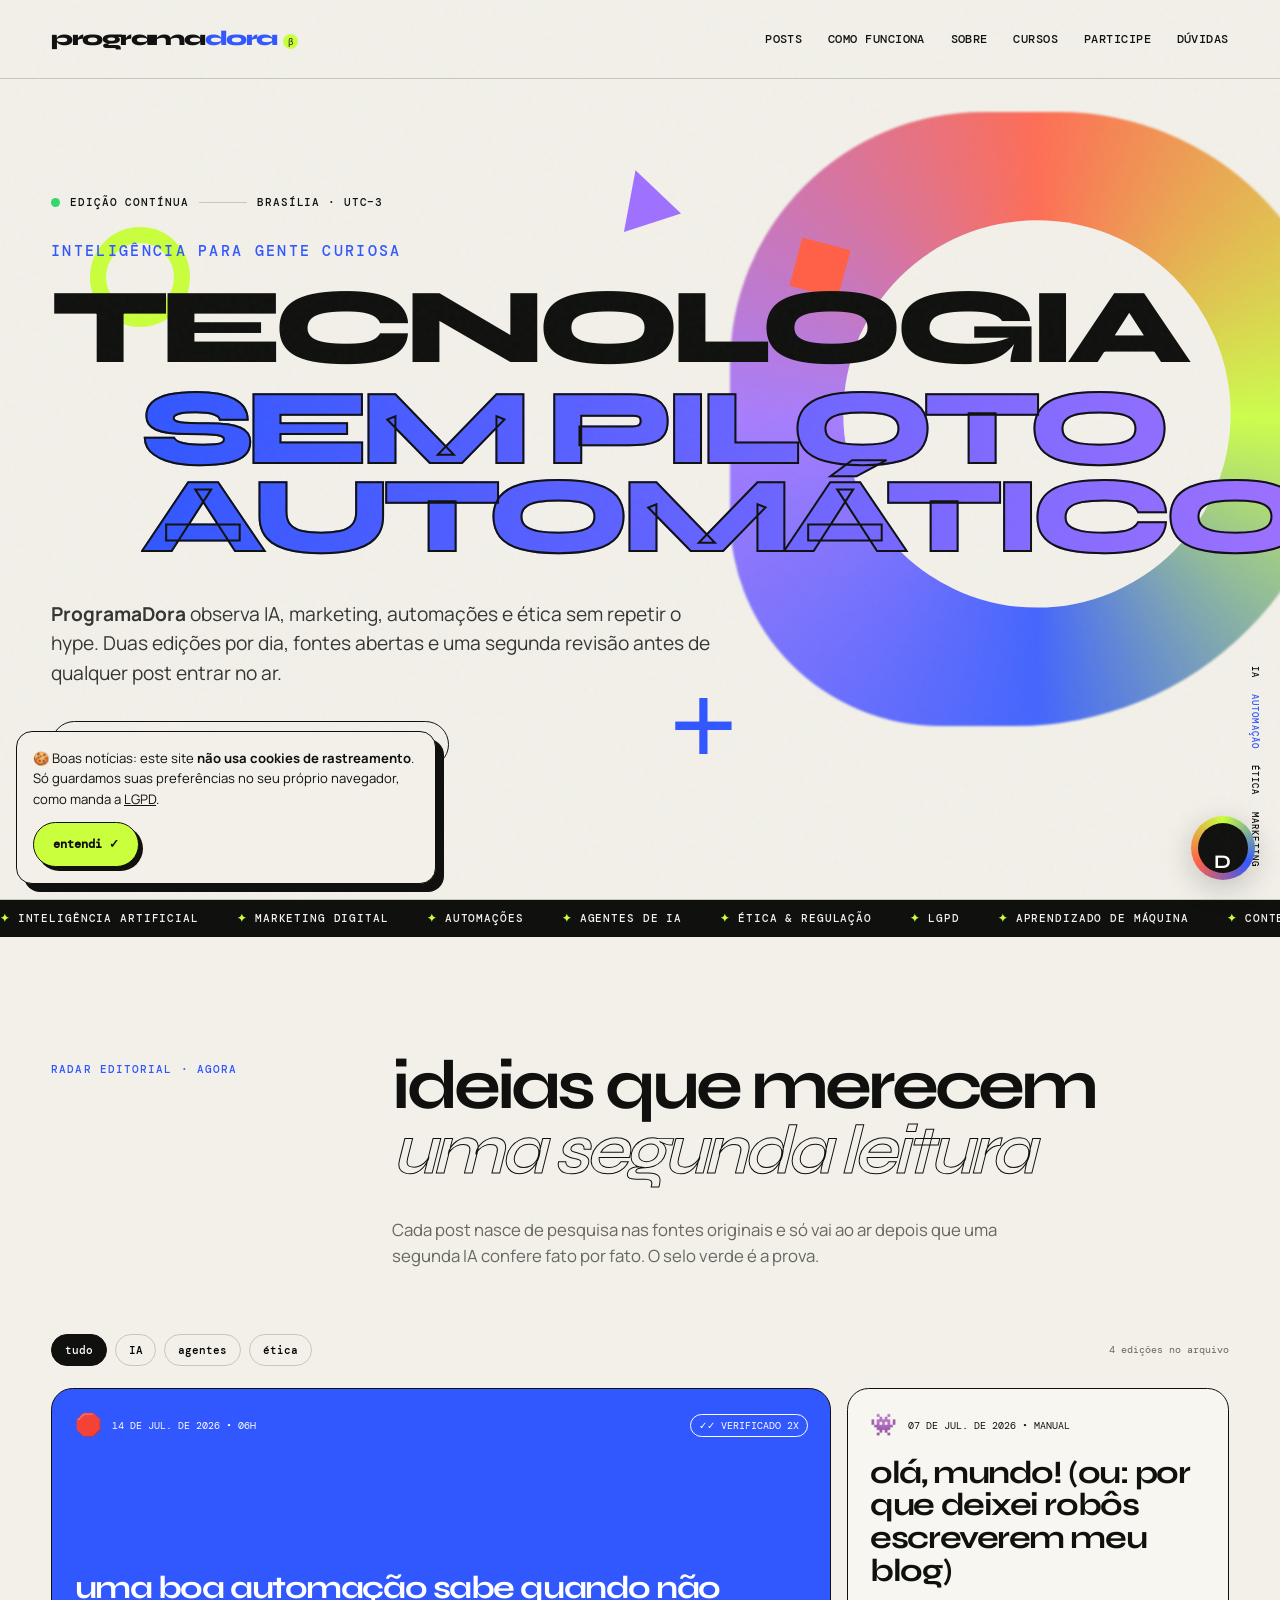
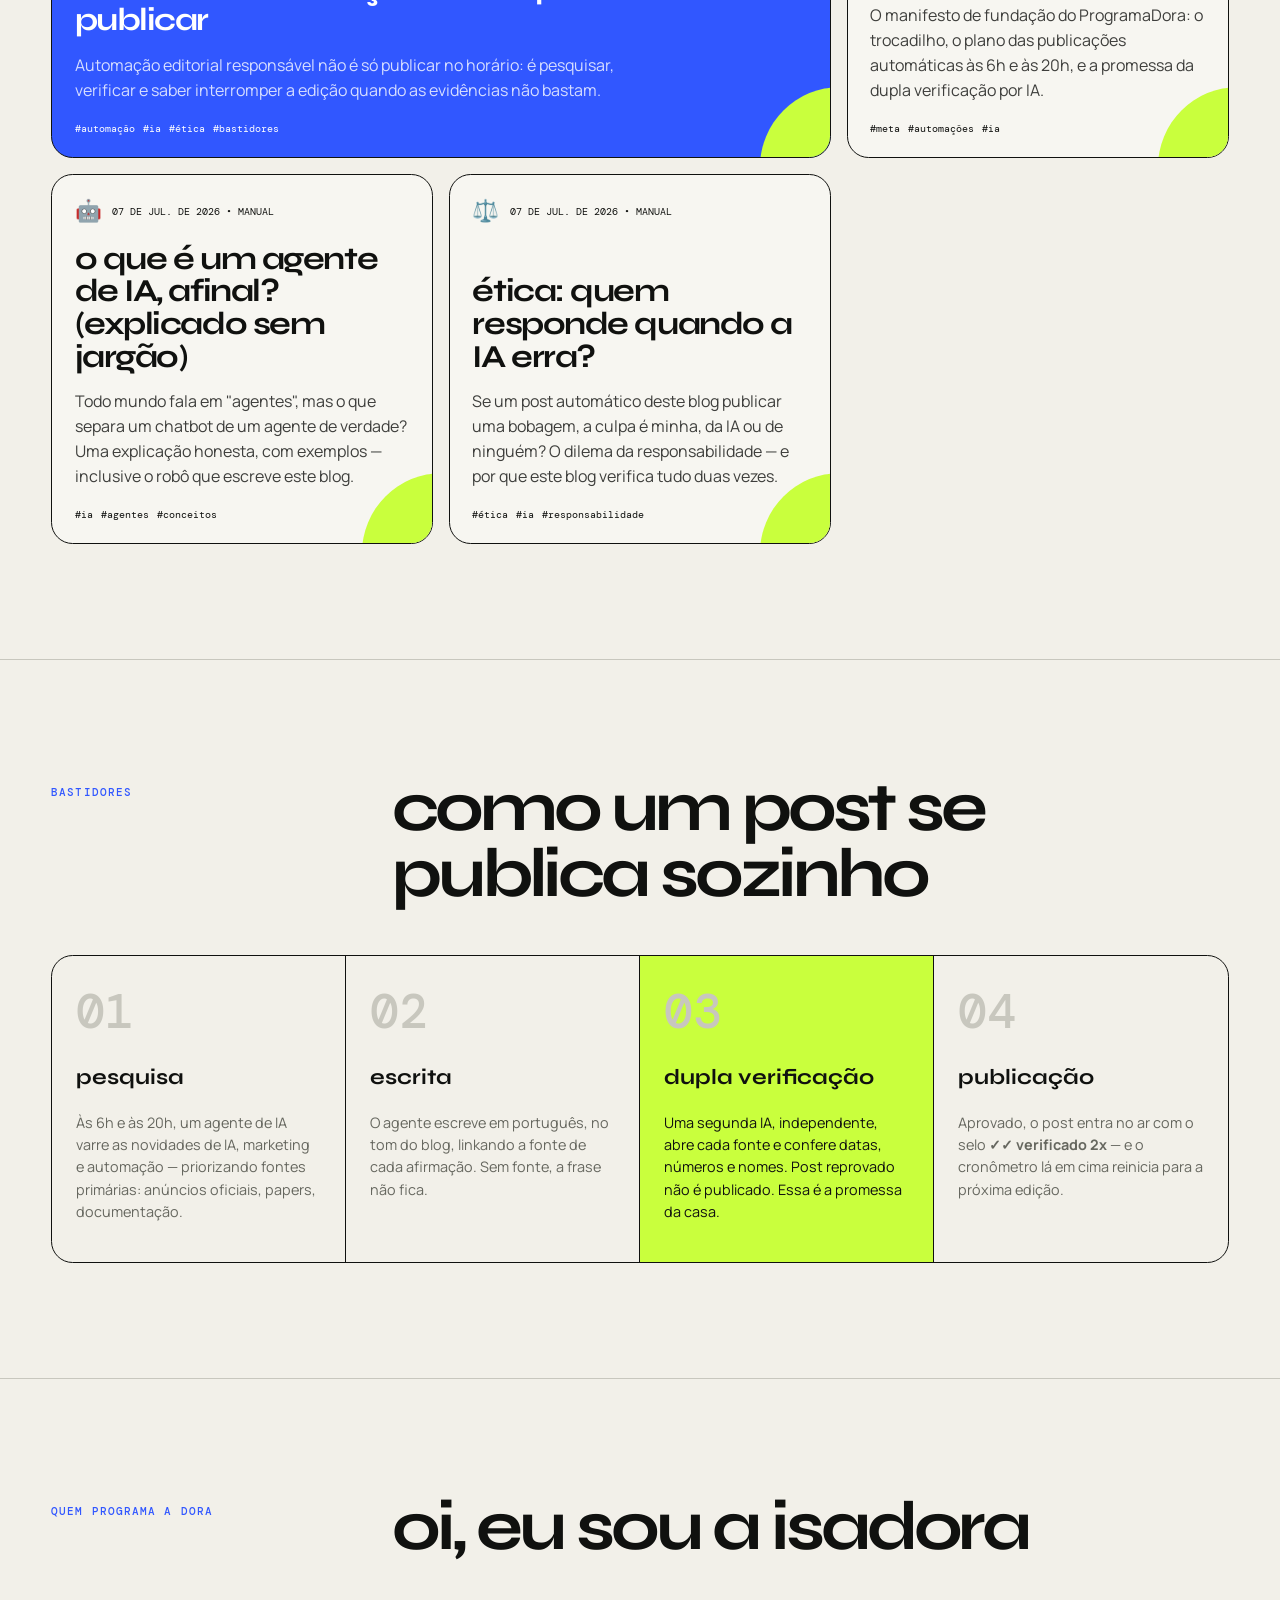
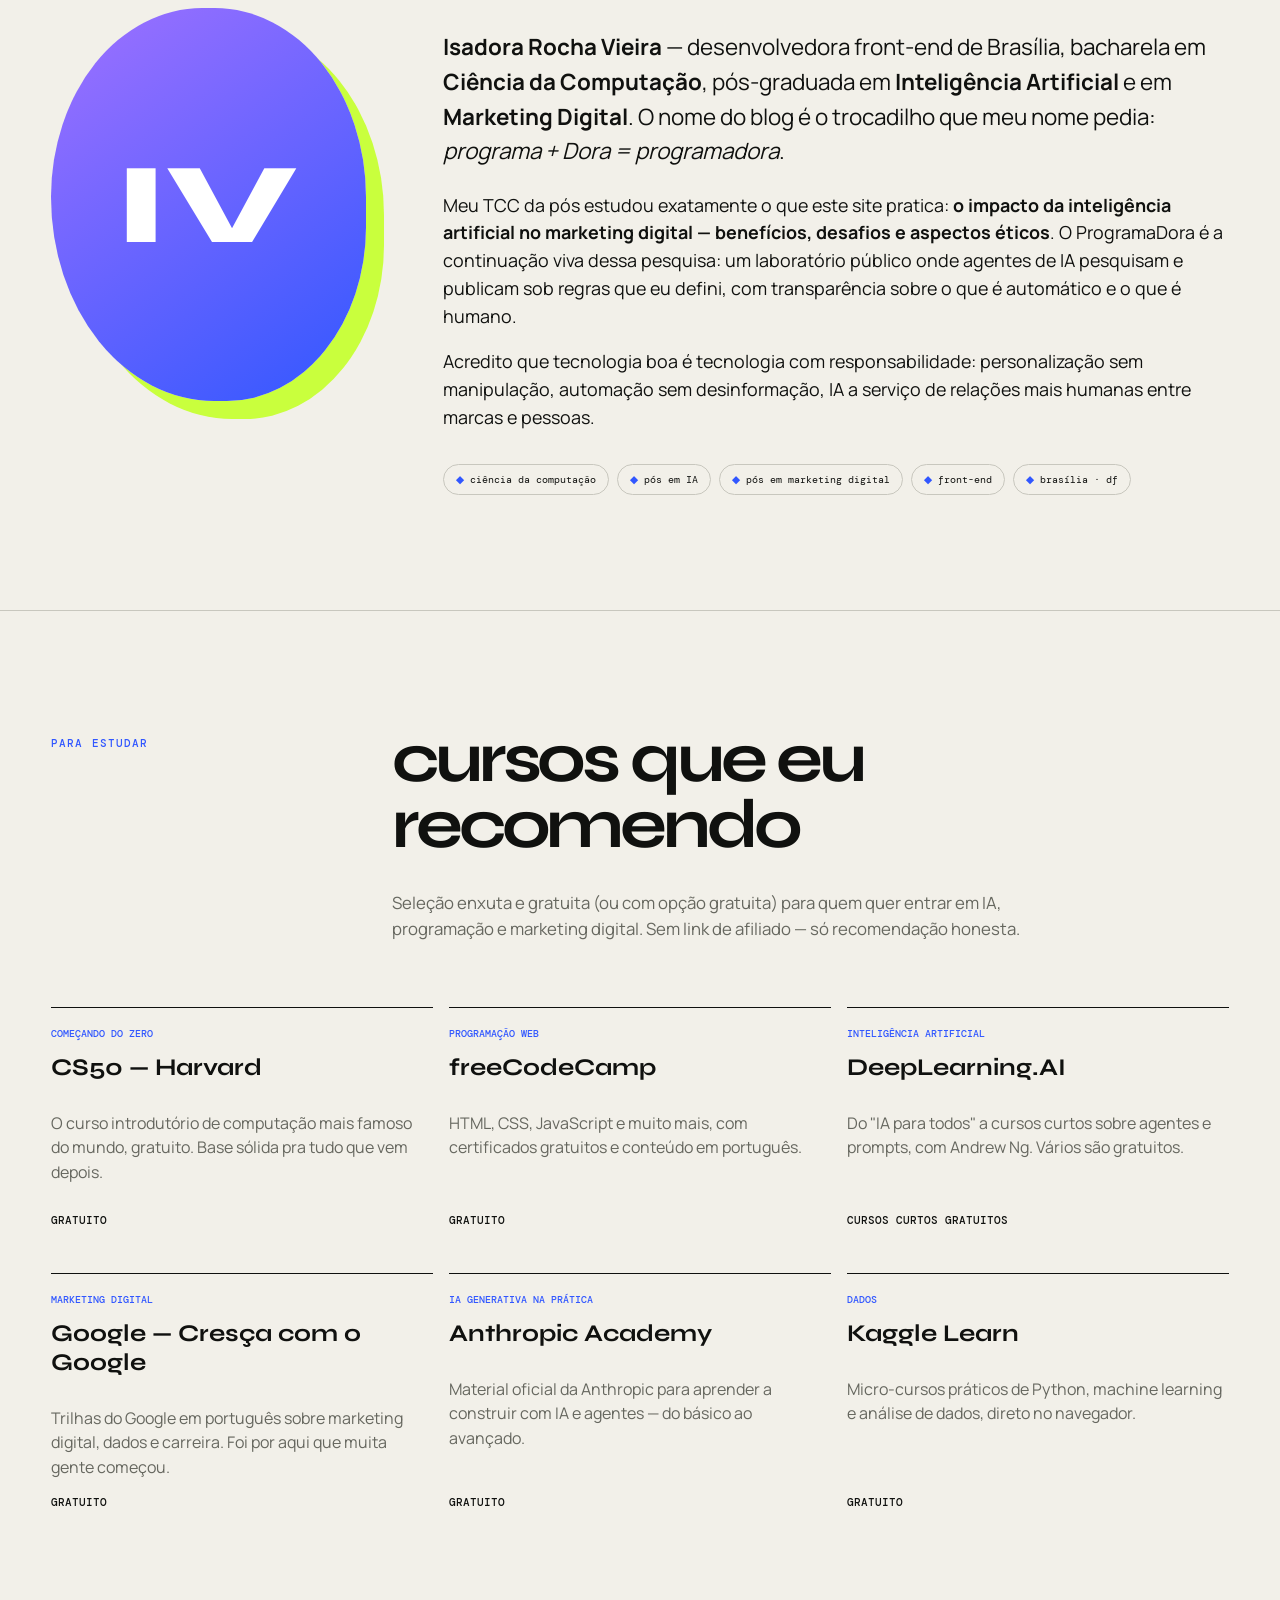
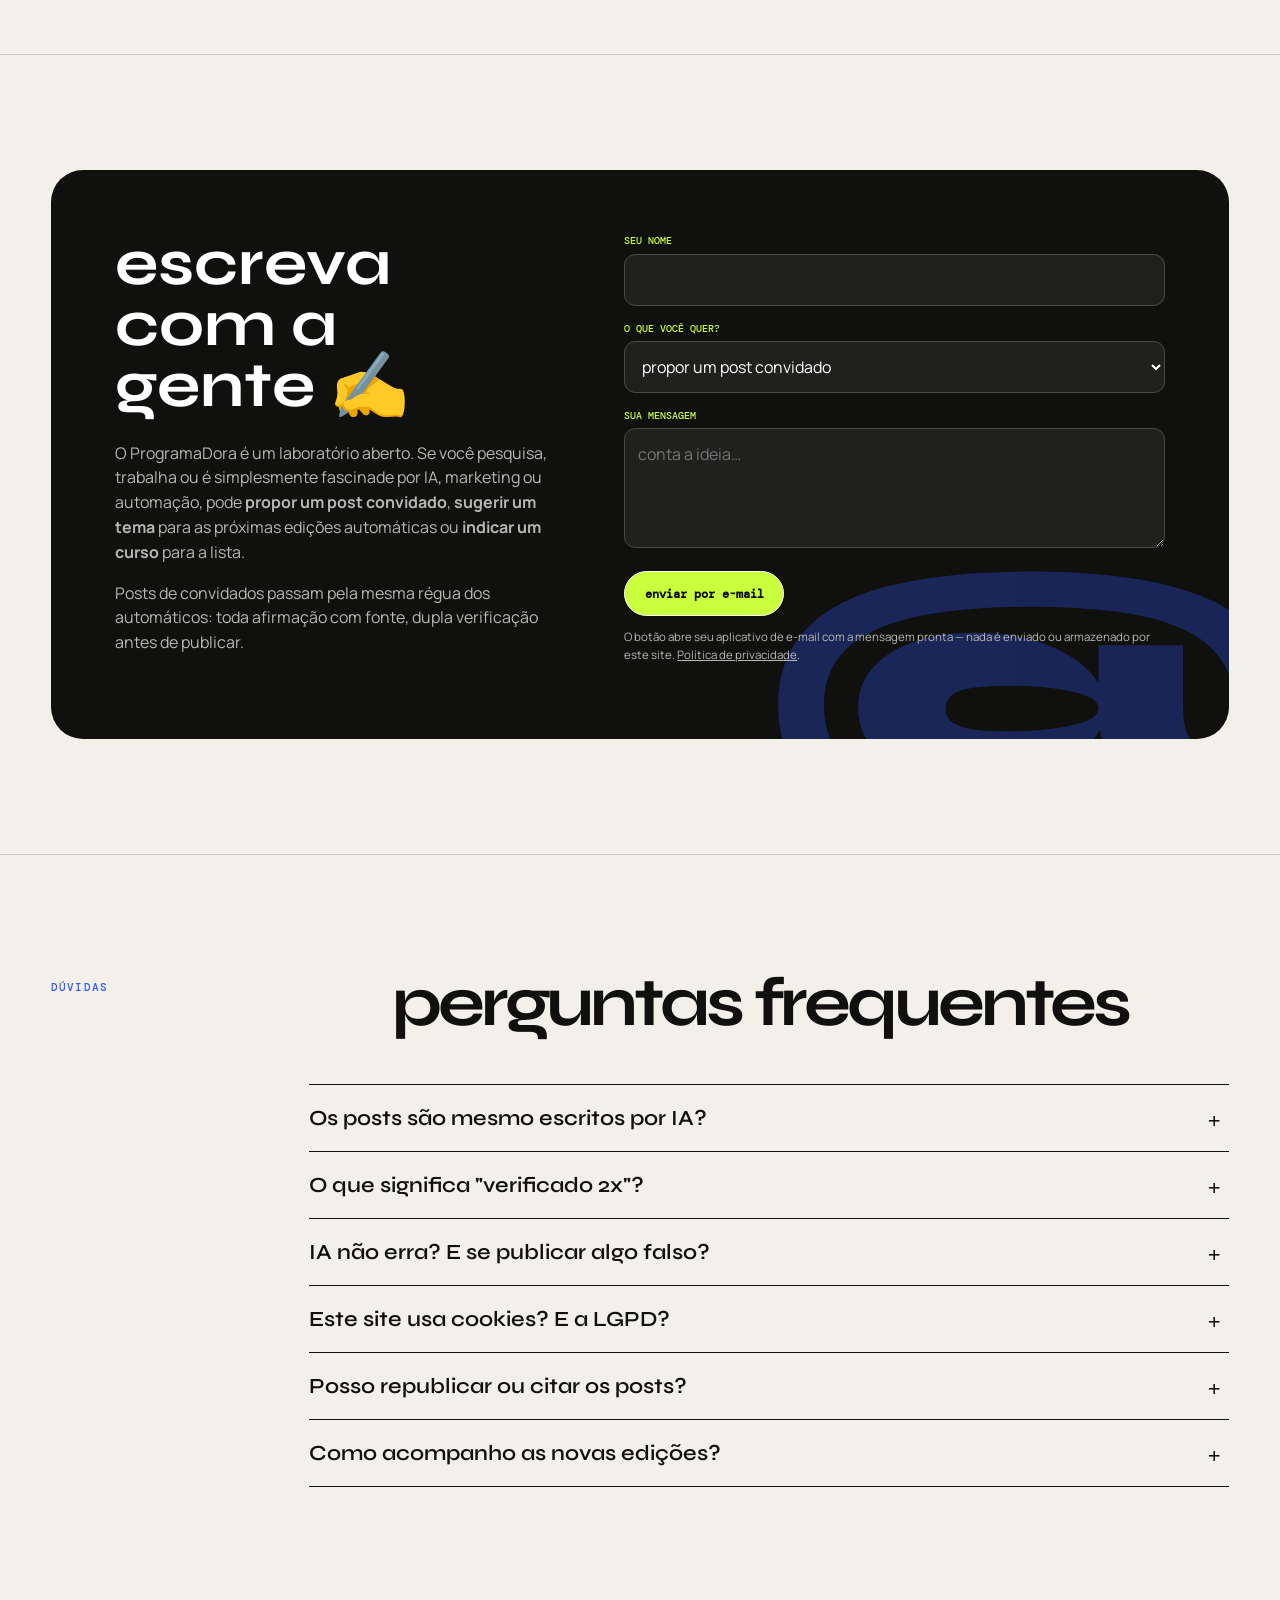
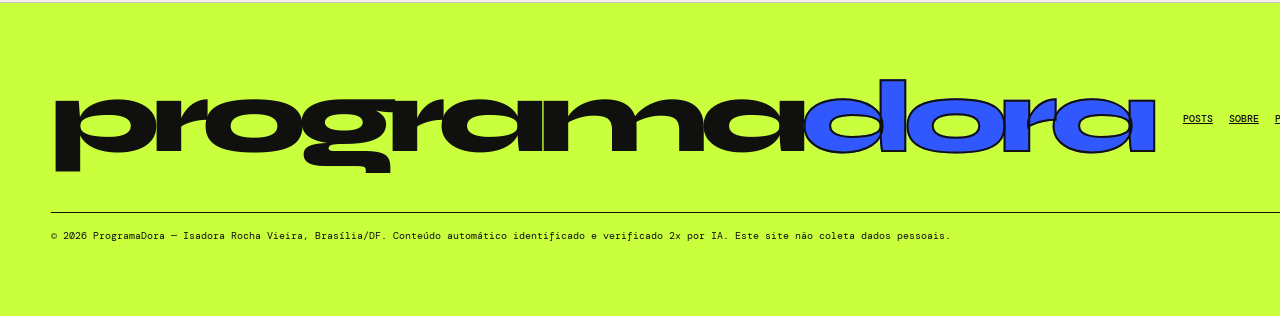
==== commit c70751e8: "feat: redesign editorial e rotina automatica verificada" ====
--- a/index.html
+++ b/index.html
@@ -5,22 +5,22 @@
 <meta name="viewport" content="width=device-width, initial-scale=1.0">
 <title>ProgramaDora — IA, marketing digital e automações, verificado 2x</title>
 <meta name="description" content="Blog da Isadora Vieira sobre inteligência artificial, marketing digital, automações e ética. Posts pesquisados e publicados automaticamente às 6h e às 20h, com dupla verificação por IA.">
-<link rel="icon" href="data:image/svg+xml,<svg xmlns='http://www.w3.org/2000/svg' viewBox='0 0 100 100'><text y='.9em' font-size='90'>✦</text></svg>">
 <link rel="preconnect" href="https://fonts.googleapis.com">
 <link rel="preconnect" href="https://fonts.gstatic.com" crossorigin>
-<link href="https://fonts.googleapis.com/css2?family=Syne:wght@700;800&family=Figtree:ital,wght@0,400;0,500;0,700;1,400&family=Space+Grotesk:wght@400;500&display=swap" rel="stylesheet">
+<link href="https://fonts.googleapis.com/css2?family=DM+Mono:wght@300;400;500&family=Manrope:wght@400;500;600;700&family=Syne:wght@600;700;800&display=swap" rel="stylesheet">
 <link rel="stylesheet" href="css/style.css">
 <link rel="alternate" type="application/rss+xml" title="ProgramaDora" href="feed.xml">
 </head>
 <body>
 
-<div class="aurora" aria-hidden="true"><span></span></div>
+<div class="progresso" id="progresso" aria-hidden="true"></div>
+<div class="noise" aria-hidden="true"></div>
 <div class="cursor-glow" id="cursor-glow" aria-hidden="true"></div>
 
 <!-- ══════════ HEADER ══════════ -->
 <header class="topo">
   <div class="topo__inner">
-    <a class="logo" href="#">programa<em>dora</em></a>
+    <a class="logo" href="#" aria-label="ProgramaDora, início"><span>programa</span><em>dora</em><i>β</i></a>
     <nav class="topo__nav" aria-label="Navegação principal">
       <a href="#posts">posts</a>
       <a href="#como-funciona">como funciona</a>
@@ -33,25 +33,40 @@
 </header>
 
 <!-- ══════════ HERO ══════════ -->
-<section class="hero">
-  <p class="hero__eyebrow">blog autônomo · verificado 2x por IA</p>
+<section class="hero" id="inicio">
+  <div class="shapes" id="shapes" aria-hidden="true">
+    <span class="shape shape--anel" data-prof="3"></span>
+    <span class="shape shape--quadrado" data-prof="5"></span>
+    <span class="shape shape--cruz" data-prof="2">+</span>
+    <span class="shape shape--tri" data-prof="4"></span>
+    <span class="shape shape--pontos" data-prof="6"></span>
+  </div>
+  <div class="hero__status reveal">
+    <span class="live-dot"></span>
+    <span>edição contínua</span>
+    <span class="hero__status-line"></span>
+    <span>Brasília · UTC−3</span>
+  </div>
+  <p class="hero__eyebrow">inteligência para gente curiosa</p>
   <h1 class="hero__title">
-    <span class="linha"><span>o futuro se escreve</span></span>
-    <span class="linha"><span class="grad-animado">duas vezes ao dia.</span></span>
+    <span class="linha"><span>tecnologia</span></span>
+    <span class="linha linha--deslocada"><span class="grad-animado" id="decode" data-texto="sem piloto automático.">sem piloto automático.</span></span>
   </h1>
-  <p class="hero__sub"><strong>ProgramaDora</strong> — programa + Dora — é o blog da Isadora Vieira sobre
-  <strong>inteligência artificial</strong>, <strong>marketing digital</strong>, <strong>automações</strong> e
-  <strong>ética</strong>. Pesquisado, escrito e conferido por agentes de IA às 6h e às 20h. Fato sem fonte não entra.</p>
+  <p class="hero__sub"><strong>ProgramaDora</strong> observa IA, marketing, automações e ética sem repetir o hype.
+  Duas edições por dia, fontes abertas e uma segunda revisão antes de qualquer post entrar no ar.</p>
 
   <div class="countdown" role="timer" aria-label="Tempo até a próxima edição automática">
-    <span class="countdown__label">próxima edição em</span>
+    <span class="countdown__label">próxima investigação</span>
     <span class="countdown__timer" id="countdown-timer">--:--:--</span>
     <span class="countdown__edicao" id="countdown-edicao"></span>
   </div>
 
   <div class="hero__acoes">
-    <a class="btn btn--primario" href="#posts" data-magnetico>ler o post de hoje</a>
-    <a class="btn" href="#como-funciona" data-magnetico>como isso funciona?</a>
+    <a class="btn btn--primario" href="#posts" data-magnetico>abrir o radar <span>↘</span></a>
+    <a class="btn" href="#como-funciona" data-magnetico>ver os bastidores</a>
+  </div>
+  <div class="hero__side" aria-hidden="true">
+    <span>IA</span><span>AUTOMAÇÃO</span><span>ÉTICA</span><span>MARKETING</span>
   </div>
 </section>
 
@@ -66,9 +81,16 @@
 <!-- ══════════ POSTS ══════════ -->
 <section class="secao" id="posts">
   <div class="secao__head reveal">
-    <p class="secao__eyebrow">edições</p>
-    <h2 class="secao__title">últimas publicações</h2>
+    <p class="secao__eyebrow">radar editorial · agora</p>
+    <h2 class="secao__title">ideias que merecem<br><em>uma segunda leitura</em></h2>
     <p class="secao__desc">Cada post nasce de pesquisa nas fontes originais e só vai ao ar depois que uma segunda IA confere fato por fato. O selo verde é a prova.</p>
+  </div>
+  <div class="feed__tools reveal" aria-label="Filtros de publicações">
+    <button class="filtro ativo" type="button" data-filter="todos">tudo</button>
+    <button class="filtro" type="button" data-filter="ia">IA</button>
+    <button class="filtro" type="button" data-filter="agentes">agentes</button>
+    <button class="filtro" type="button" data-filter="ética">ética</button>
+    <span id="feed-count" aria-live="polite"></span>
   </div>
   <div class="feed__grid" id="feed-grid">
     <p class="feed__loading">carregando edições…</p>
@@ -285,21 +307,7 @@
 <!-- ══════════ DORINHA 2.0 ══════════ -->
 <button class="dorinha" id="dorinha" type="button" aria-label="Dorinha, assistente do site. Clique para uma dica.">
   <div class="dorinha__bubble" id="dorinha-bubble" hidden></div>
-  <svg viewBox="0 0 64 64" width="58" height="58" aria-hidden="true">
-    <defs>
-      <linearGradient id="dg" x1="0" y1="0" x2="1" y2="1">
-        <stop offset="0" stop-color="#8b5cf6"/>
-        <stop offset="1" stop-color="#22d3ee"/>
-      </linearGradient>
-    </defs>
-    <line x1="32" y1="10" x2="32" y2="4" stroke="#22d3ee" stroke-width="3" stroke-linecap="round"/>
-    <circle cx="32" cy="4" r="3" fill="#fb7185"/>
-    <rect x="12" y="10" width="40" height="34" rx="14" fill="url(#dg)"/>
-    <rect x="18" y="17" width="28" height="20" rx="10" fill="#0b0817"/>
-    <circle class="dorinha__eye" cx="26" cy="27" r="3.4" fill="#22d3ee"/>
-    <circle class="dorinha__eye" cx="38" cy="27" r="3.4" fill="#22d3ee"/>
-    <rect x="20" y="48" width="24" height="9" rx="4.5" fill="url(#dg)" opacity=".75"/>
-  </svg>
+  <span class="dorinha__orb" aria-hidden="true"><i></i><i></i><b>D</b></span>
 </button>
 
 <script src="js/main.js"></script>
--- a/css/style.css
+++ b/css/style.css
@@ -1,662 +1,47 @@
-/* ═══════════════════════════════════════════════════════
-   PROGRAMADORA — design contemporâneo
-   aurora + tipografia cinética + bento + micro-interações
-   ═══════════════════════════════════════════════════════ */
+:root {
+  --paper:#f2f0e9; --ink:#10110f; --muted:#66675f; --line:#c8c7be;
+  --acid:#c9ff3d; --blue:#3157ff; --coral:#ff6047; --violet:#9f71ff;
+  --display:'Syne',sans-serif; --body:'Manrope',sans-serif; --mono:'DM Mono',monospace;
+  --pad:clamp(1.25rem,4vw,4.5rem); --radius:1.35rem;
+}
+*{box-sizing:border-box} html{scroll-behavior:smooth} body{margin:0;background:var(--paper);color:var(--ink);font-family:var(--body);font-size:16px;line-height:1.55;overflow-x:hidden}
+::selection{background:var(--blue);color:white} a{color:inherit} button,input,select,textarea{font:inherit}
+.noise{position:fixed;inset:0;pointer-events:none;z-index:90;opacity:.035;background-image:url("data:image/svg+xml,%3Csvg viewBox='0 0 180 180' xmlns='http://www.w3.org/2000/svg'%3E%3Cfilter id='n'%3E%3CfeTurbulence type='fractalNoise' baseFrequency='.9' numOctaves='3' stitchTiles='stitch'/%3E%3C/filter%3E%3Crect width='100%25' height='100%25' filter='url(%23n)' opacity='.8'/%3E%3C/svg%3E")}
+.progresso{position:fixed;top:0;left:0;height:3px;width:0;background:var(--acid);z-index:120;mix-blend-mode:difference}
+.cursor-glow{position:fixed;width:28rem;height:28rem;border-radius:50%;background:radial-gradient(circle,rgba(201,255,61,.16),transparent 68%);transform:translate(-50%,-50%);pointer-events:none;z-index:-1}
 
-:root {
-  --bg:      #0b0817;
-  --bg-2:    #141024;
-  --bg-3:    #1d1733;
-  --ink:     #f2effb;
-  --ink-2:   #b8b0d4;
-  --ink-3:   #7d749e;
-  --violeta: #8b5cf6;
-  --violeta-2: #6d28d9;
-  --ciano:   #22d3ee;
-  --rosa:    #fb7185;
-  --lima:    #a3e635;
-  --card:    rgba(255, 255, 255, .045);
-  --card-borda: rgba(255, 255, 255, .09);
+.topo{position:relative;z-index:30;border-bottom:1px solid var(--line)}
+.topo__inner{min-height:78px;padding:0 var(--pad);display:flex;align-items:center;justify-content:space-between;gap:2rem}
+.logo{display:flex;align-items:baseline;text-decoration:none;font-family:var(--display);font-size:1.3rem;font-weight:800;letter-spacing:-.07em}.logo em{font-style:normal;color:var(--blue)}.logo i{margin-left:.4rem;font:500 .56rem var(--mono);letter-spacing:0;background:var(--acid);padding:.1rem .3rem;border-radius:1rem}
+.topo__nav{display:flex;gap:clamp(.8rem,2vw,2rem)}.topo__nav a{font:500 .72rem var(--mono);text-decoration:none;text-transform:uppercase;letter-spacing:.04em;position:relative}.topo__nav a:after{content:'';position:absolute;left:0;right:100%;bottom:-5px;height:2px;background:var(--blue);transition:right .25s}.topo__nav a:hover:after{right:0}
 
-  --f-display: 'Syne', sans-serif;
-  --f-body:    'Figtree', sans-serif;
-  --f-mono:    'Space Grotesk', monospace;
+.hero{min-height:calc(100vh - 79px);padding:clamp(4rem,8vw,8rem) var(--pad) 3rem;position:relative;display:grid;align-content:center;border-bottom:1px solid var(--line);overflow:hidden;isolation:isolate}
+.hero:before{content:'';position:absolute;width:min(48vw,660px);aspect-ratio:1;border-radius:47% 53% 61% 39%;right:-5%;top:4%;background:conic-gradient(from 90deg,var(--acid),var(--blue),var(--violet),var(--coral),var(--acid));filter:blur(1px);opacity:.9;z-index:-2;animation:morph 12s ease-in-out infinite alternate,spin 22s linear infinite}
+.hero:after{content:'';position:absolute;width:min(42vw,570px);aspect-ratio:1;border-radius:50%;right:-2%;top:8%;background:var(--paper);z-index:-1;transform:scale(.72)}
+@keyframes morph{50%{border-radius:63% 37% 31% 69%;transform:translate(-2%,5%) scale(.93)}} @keyframes spin{to{rotate:360deg}}
+.hero__status{display:flex;align-items:center;gap:.65rem;font:500 .68rem var(--mono);text-transform:uppercase;letter-spacing:.08em;margin-bottom:2rem}.live-dot{width:.55rem;height:.55rem;border-radius:50%;background:#36d76d;box-shadow:0 0 0 0 rgba(54,215,109,.4);animation:pulse 2s infinite}.hero__status-line{width:3rem;height:1px;background:var(--line)}@keyframes pulse{60%{box-shadow:0 0 0 .5rem transparent}}
+.hero__eyebrow{font:500 clamp(.78rem,1.2vw,1rem) var(--mono);text-transform:uppercase;letter-spacing:.15em;margin:0 0 1rem;color:var(--blue)}
+.hero__title{font:800 clamp(3.4rem,8.4vw,8.4rem)/.82 var(--display);letter-spacing:-.08em;text-transform:uppercase;margin:0;width:100%}.hero__title .linha{display:block;overflow:hidden;padding:.06em 0}.hero__title .linha>span{display:block;animation:heroIn 1.1s cubic-bezier(.2,.8,.2,1) both}.hero__title .linha:nth-child(2)>span{animation-delay:.12s}.linha--deslocada{margin-left:clamp(0rem,7vw,8rem);width:calc(100% - clamp(0rem,7vw,8rem))}.grad-animado{color:transparent;-webkit-text-stroke:2px var(--ink);background:linear-gradient(90deg,var(--blue),var(--violet),var(--coral));background-clip:text;-webkit-background-clip:text;background-size:200%;animation:gradient 7s linear infinite}@keyframes heroIn{from{transform:translateY(110%);rotate:2deg}}@keyframes gradient{to{background-position:200%}}
+.hero__sub{max-width:670px;font-size:clamp(1rem,1.5vw,1.25rem);margin:2rem 0;color:#34352f}.hero__sub strong{font-weight:700}
+.countdown{width:max-content;display:flex;align-items:center;gap:1rem;padding:.75rem 1rem;border:1px solid var(--ink);border-radius:999px;font:500 .7rem var(--mono);text-transform:uppercase;background:rgba(242,240,233,.72);backdrop-filter:blur(8px)}.countdown__timer{font-size:1rem;font-weight:500;color:var(--blue)}.countdown__edicao{color:var(--muted)}
+.hero__acoes{display:flex;gap:.8rem;flex-wrap:wrap;margin-top:1.5rem}.btn{border:1px solid var(--ink);border-radius:999px;padding:.85rem 1.2rem;background:transparent;color:var(--ink);font:600 .78rem var(--mono);text-decoration:none;display:inline-flex;align-items:center;gap:.7rem;justify-content:center;cursor:pointer;transition:background .2s,color .2s,transform .2s}.btn:hover{background:var(--ink);color:white}.btn--primario{background:var(--acid);box-shadow:4px 4px 0 var(--ink)}.btn--primario:hover{background:var(--blue);box-shadow:4px 4px 0 var(--acid)}
+.hero__side{position:absolute;right:1.2rem;bottom:2rem;display:flex;gap:1rem;writing-mode:vertical-rl;font:500 .58rem var(--mono);letter-spacing:.12em}.hero__side span:nth-child(2){color:var(--blue)}
+.shapes .shape{position:absolute;z-index:-1;pointer-events:none}.shape--anel{width:100px;height:100px;border:16px solid var(--acid);border-radius:50%;left:7%;top:18%;mix-blend-mode:multiply}.shape--quadrado{width:50px;height:50px;background:var(--coral);right:34%;top:20%;rotate:15deg}.shape--cruz{font:300 8rem/1 var(--mono);right:42%;bottom:13%;color:var(--blue)}.shape--tri{width:0;height:0;border-left:30px solid transparent;border-right:30px solid transparent;border-bottom:55px solid var(--violet);left:48%;top:11%;rotate:-18deg}.shape--pontos{width:90px;height:60px;left:3%;bottom:7%;background:radial-gradient(var(--ink) 1.5px,transparent 1.5px);background-size:12px 12px}
 
-  --raio: 20px;
-  --transicao: .35s cubic-bezier(.2, .8, .2, 1);
-}
+.marquee{overflow:hidden;border-bottom:1px solid var(--ink);background:var(--ink);color:var(--paper);padding:.7rem 0}.marquee__track{display:flex;width:max-content;animation:marquee 34s linear infinite}.marquee span{font:500 .68rem var(--mono);text-transform:uppercase;letter-spacing:.08em;white-space:nowrap;margin-right:2.4rem}.marquee b{color:var(--acid)}@keyframes marquee{to{transform:translateX(-50%)}}
+.secao{padding:clamp(5rem,9vw,9rem) var(--pad);border-bottom:1px solid var(--line);position:relative}.secao__head{display:grid;grid-template-columns:minmax(8rem,.35fr) 1fr;gap:1rem 3rem;align-items:start;margin-bottom:3rem}.secao__eyebrow{font:500 .68rem var(--mono);text-transform:uppercase;letter-spacing:.1em;color:var(--blue);margin:.6rem 0}.secao__title{font:700 clamp(2.4rem,5.4vw,5.7rem)/.95 var(--display);letter-spacing:-.06em;margin:0;text-transform:lowercase}.secao__title em{font-weight:600;color:transparent;-webkit-text-stroke:1px var(--ink)}.secao__desc{grid-column:2;max-width:650px;color:var(--muted);font-size:1.05rem}
+.feed__tools{display:flex;gap:.5rem;align-items:center;flex-wrap:wrap;margin-bottom:1.4rem}.filtro{border:1px solid var(--line);background:transparent;padding:.5rem .8rem;border-radius:999px;font:500 .68rem var(--mono);cursor:pointer}.filtro:hover,.filtro.ativo{background:var(--ink);color:white;border-color:var(--ink)}#feed-count{margin-left:auto;font:400 .65rem var(--mono);color:var(--muted)}
+.feed__grid{display:grid;grid-template-columns:repeat(12,1fr);gap:1rem}.feed__loading{grid-column:1/-1;font:400 .8rem var(--mono)}
+.card{grid-column:span 4;min-height:370px;border:1px solid var(--ink);border-radius:var(--radius);padding:1.4rem;display:flex;flex-direction:column;background:rgba(255,255,255,.35);position:relative;overflow:hidden;transition:transform .35s cubic-bezier(.2,.8,.2,1),box-shadow .35s}.card:first-child{grid-column:span 8;background:var(--blue);color:white}.card:before{content:'';position:absolute;width:160px;height:160px;border-radius:50%;background:var(--acid);right:-90px;bottom:-90px;transition:transform .45s}.card:hover{box-shadow:8px 8px 0 var(--ink);transform:translate(-4px,-4px)}.card:hover:before{transform:scale(1.35)}.card__meta{display:flex;gap:.65rem;align-items:center;flex-wrap:wrap;font:400 .63rem var(--mono);text-transform:uppercase}.card__emoji{font-size:1.35rem}.card__stamp{margin-left:auto;border:1px solid currentColor;border-radius:999px;padding:.24rem .5rem}.card__title{font:700 clamp(1.5rem,2.5vw,2.7rem)/1.02 var(--display);letter-spacing:-.045em;margin:auto 0 1rem}.card__title a{text-decoration:none}.card__summary{max-width:58ch;margin:0 0 1.2rem;opacity:.8}.card__tags{display:flex;gap:.5rem;flex-wrap:wrap;font:400 .62rem var(--mono)}.card[hidden]{display:none}
 
-* { box-sizing: border-box; margin: 0; padding: 0; }
-
-html { scroll-behavior: smooth; }
-
-body {
-  background: var(--bg);
-  color: var(--ink);
-  font-family: var(--f-body);
-  font-size: 1.06rem;
-  line-height: 1.65;
-  overflow-x: hidden;
-}
-
-a { color: var(--ciano); }
-a:focus-visible, button:focus-visible, summary:focus-visible {
-  outline: 2px solid var(--ciano);
-  outline-offset: 3px;
-  border-radius: 4px;
-}
-
-::selection { background: var(--violeta); color: #fff; }
-
-/* ── aurora de fundo ── */
-.aurora {
-  position: fixed; inset: 0;
-  z-index: -1;
-  overflow: hidden;
-  pointer-events: none;
-}
-.aurora::before, .aurora::after, .aurora span {
-  content: "";
-  position: absolute;
-  width: 55vmax; height: 55vmax;
-  border-radius: 50%;
-  filter: blur(90px);
-  opacity: .35;
-}
-.aurora::before {
-  background: radial-gradient(circle, var(--violeta-2), transparent 65%);
-  top: -20vmax; left: -12vmax;
-  animation: aurora-a 26s ease-in-out infinite alternate;
-}
-.aurora::after {
-  background: radial-gradient(circle, #0e7490, transparent 65%);
-  bottom: -25vmax; right: -15vmax;
-  animation: aurora-b 32s ease-in-out infinite alternate;
-}
-.aurora span {
-  background: radial-gradient(circle, #9f1239, transparent 65%);
-  top: 35%; left: 55%;
-  width: 38vmax; height: 38vmax;
-  opacity: .22;
-  animation: aurora-c 40s ease-in-out infinite alternate;
-}
-@keyframes aurora-a { to { transform: translate(10vmax, 8vmax) scale(1.15); } }
-@keyframes aurora-b { to { transform: translate(-8vmax, -10vmax) scale(1.1); } }
-@keyframes aurora-c { to { transform: translate(-12vmax, 6vmax) scale(1.25); } }
-
-/* ── ruído sutil por cima ── */
-body::after {
-  content: "";
-  position: fixed; inset: 0;
-  z-index: -1;
-  pointer-events: none;
-  opacity: .04;
-  background-image: url("data:image/svg+xml,%3Csvg xmlns='http://www.w3.org/2000/svg' width='120' height='120'%3E%3Cfilter id='n'%3E%3CfeTurbulence type='fractalNoise' baseFrequency='.85' numOctaves='2'/%3E%3C/filter%3E%3Crect width='120' height='120' filter='url(%23n)'/%3E%3C/svg%3E");
-}
-
-/* ══════════ HEADER ══════════ */
-.topo {
-  position: sticky; top: 0;
-  z-index: 40;
-  backdrop-filter: blur(14px);
-  -webkit-backdrop-filter: blur(14px);
-  background: rgba(11, 8, 23, .6);
-  border-bottom: 1px solid var(--card-borda);
-}
-.topo__inner {
-  max-width: 1140px; margin: 0 auto;
-  padding: .8rem 1.4rem;
-  display: flex; align-items: center; gap: 1.5rem;
-}
-.logo {
-  font-family: var(--f-display);
-  font-weight: 800;
-  font-size: 1.25rem;
-  letter-spacing: -.02em;
-  text-decoration: none;
-  color: var(--ink);
-  white-space: nowrap;
-}
-.logo em {
-  font-style: normal;
-  background: linear-gradient(100deg, var(--violeta), var(--ciano));
-  -webkit-background-clip: text;
-  background-clip: text;
-  -webkit-text-fill-color: transparent;
-}
-.topo__nav {
-  margin-left: auto;
-  display: flex; gap: .2rem; flex-wrap: wrap;
-}
-.topo__nav a {
-  font-family: var(--f-mono);
-  font-size: .82rem;
-  text-decoration: none;
-  color: var(--ink-2);
-  padding: .4rem .75rem;
-  border-radius: 99px;
-  transition: color var(--transicao), background var(--transicao);
-}
-.topo__nav a:hover { color: var(--ink); background: var(--card); }
-
-/* ══════════ HERO ══════════ */
-.hero {
-  max-width: 1140px;
-  margin: 0 auto;
-  padding: 6.5rem 1.4rem 4.5rem;
-  text-align: center;
-}
-.hero__eyebrow {
-  display: inline-flex; align-items: center; gap: .5rem;
-  font-family: var(--f-mono);
-  font-size: .8rem;
-  letter-spacing: .12em;
-  text-transform: uppercase;
-  color: var(--ink-2);
-  border: 1px solid var(--card-borda);
-  background: var(--card);
-  padding: .45rem 1.1rem;
-  border-radius: 99px;
-  margin-bottom: 2rem;
-}
-.hero__eyebrow::before {
-  content: "";
-  width: 8px; height: 8px; border-radius: 50%;
-  background: var(--lima);
-  box-shadow: 0 0 12px var(--lima);
-  animation: pulse 2.2s ease-in-out infinite;
-}
-@keyframes pulse { 50% { opacity: .35; } }
-
-.hero__title {
-  font-family: var(--f-display);
-  font-weight: 800;
-  font-size: clamp(2.6rem, 8vw, 5.6rem);
-  line-height: 1.02;
-  letter-spacing: -.03em;
-  margin-bottom: 1.6rem;
-}
-.hero__title .linha { display: block; overflow: hidden; }
-.hero__title .linha > span {
-  display: inline-block;
-  transform: translateY(110%);
-  animation: sobe .9s cubic-bezier(.2, .8, .2, 1) forwards;
-}
-.hero__title .linha:nth-child(2) > span { animation-delay: .12s; }
-.hero__title .linha:nth-child(3) > span { animation-delay: .24s; }
-@keyframes sobe { to { transform: translateY(0); } }
-
-.grad-animado {
-  background: linear-gradient(100deg, var(--violeta), var(--ciano), var(--rosa), var(--violeta));
-  background-size: 280% 100%;
-  -webkit-background-clip: text;
-  background-clip: text;
-  -webkit-text-fill-color: transparent;
-  animation: grad-flui 7s linear infinite;
-}
-@keyframes grad-flui { to { background-position: 280% 0; } }
-
-.hero__sub {
-  max-width: 42rem;
-  margin: 0 auto 2.4rem;
-  font-size: clamp(1.05rem, 2vw, 1.25rem);
-  color: var(--ink-2);
-}
-.hero__sub strong { color: var(--ink); }
-
-/* countdown — assinatura do site */
-.countdown {
-  display: inline-flex; align-items: baseline; gap: .7rem;
-  font-family: var(--f-mono);
-  background: var(--card);
-  border: 1px solid var(--card-borda);
-  border-radius: var(--raio);
-  padding: .9rem 1.5rem;
-  margin-bottom: 2.4rem;
-}
-.countdown__label { font-size: .8rem; color: var(--ink-3); letter-spacing: .08em; text-transform: uppercase; }
-.countdown__timer {
-  font-size: 1.7rem;
-  font-weight: 700;
-  color: var(--ciano);
-  font-variant-numeric: tabular-nums;
-  text-shadow: 0 0 18px rgba(34, 211, 238, .45);
-}
-.countdown__edicao { font-size: .8rem; color: var(--ink-3); }
-
-.hero__acoes { display: flex; gap: 1rem; justify-content: center; flex-wrap: wrap; }
-
-/* botões */
-.btn {
-  display: inline-block;
-  font-family: var(--f-display);
-  font-weight: 700;
-  font-size: 1rem;
-  text-decoration: none;
-  color: var(--ink);
-  padding: .85rem 1.9rem;
-  border-radius: 99px;
-  border: 1px solid var(--card-borda);
-  background: var(--card);
-  transition: transform var(--transicao), box-shadow var(--transicao), background var(--transicao);
-  will-change: transform;
-  cursor: pointer;
-}
-.btn:hover { background: var(--bg-3); }
-.btn--primario {
-  background: linear-gradient(100deg, var(--violeta-2), var(--violeta));
-  border: none;
-  color: #fff;
-  box-shadow: 0 8px 30px rgba(139, 92, 246, .35);
-}
-.btn--primario:hover { box-shadow: 0 12px 40px rgba(139, 92, 246, .55); background: linear-gradient(100deg, var(--violeta-2), var(--violeta)); }
-
-/* ══════════ MARQUEE DE TEMAS ══════════ */
-.marquee {
-  border-block: 1px solid var(--card-borda);
-  overflow: hidden;
-  padding: .85rem 0;
-  background: rgba(255,255,255,.02);
-}
-.marquee__track {
-  display: inline-flex;
-  white-space: nowrap;
-  animation: marquee 28s linear infinite;
-}
-.marquee__track span {
-  font-family: var(--f-mono);
-  font-size: .92rem;
-  color: var(--ink-3);
-  padding-right: 3rem;
-}
-.marquee__track b { color: var(--violeta); font-weight: 500; }
-@keyframes marquee { to { transform: translateX(-50%); } }
-
-/* ══════════ SEÇÕES ══════════ */
-.secao {
-  max-width: 1140px;
-  margin: 0 auto;
-  padding: 5rem 1.4rem 1rem;
-}
-.secao__head { margin-bottom: 2.6rem; }
-.secao__eyebrow {
-  font-family: var(--f-mono);
-  font-size: .78rem;
-  letter-spacing: .18em;
-  text-transform: uppercase;
-  color: var(--violeta);
-  margin-bottom: .6rem;
-}
-.secao__title {
-  font-family: var(--f-display);
-  font-weight: 800;
-  font-size: clamp(1.9rem, 4.5vw, 3rem);
-  letter-spacing: -.02em;
-  line-height: 1.1;
-}
-.secao__desc { color: var(--ink-2); max-width: 38rem; margin-top: .8rem; }
-
-/* reveal ao rolar */
-.reveal { opacity: 0; transform: translateY(28px); transition: opacity .7s ease, transform .7s cubic-bezier(.2,.8,.2,1); }
-.reveal.visivel { opacity: 1; transform: none; }
-
-/* ══════════ FEED DE POSTS ══════════ */
-.feed__grid { display: grid; grid-template-columns: repeat(auto-fill, minmax(320px, 1fr)); gap: 1.4rem; }
-.feed__loading { font-family: var(--f-mono); color: var(--ink-2); }
-
-.card {
-  position: relative;
-  background: var(--card);
-  border: 1px solid var(--card-borda);
-  border-radius: var(--raio);
-  padding: 1.5rem 1.5rem 1.3rem;
-  display: flex; flex-direction: column;
-  transition: border-color var(--transicao), background var(--transicao);
-  transform-style: preserve-3d;
-  will-change: transform;
-}
-.card:hover { border-color: rgba(139, 92, 246, .5); background: rgba(255,255,255,.06); }
-
-.card__meta {
-  display: flex; align-items: center; gap: .6rem; flex-wrap: wrap;
-  font-family: var(--f-mono); font-size: .78rem;
-  color: var(--ink-3);
-  margin-bottom: .9rem;
-}
-.card__emoji {
-  font-size: 1.35rem;
-  background: var(--bg-3);
-  border-radius: 12px;
-  padding: .3rem .45rem;
-}
-.card__stamp {
-  margin-left: auto;
-  font-size: .68rem;
-  font-weight: 500;
-  color: var(--lima);
-  border: 1px solid rgba(163, 230, 53, .4);
-  background: rgba(163, 230, 53, .08);
-  border-radius: 99px;
-  padding: .15rem .6rem;
-}
-.card__title { font-family: var(--f-display); font-weight: 700; font-size: 1.28rem; line-height: 1.25; letter-spacing: -.01em; margin-bottom: .6rem; }
-.card__title a { color: var(--ink); text-decoration: none; }
-.card__title a::after { content: ""; position: absolute; inset: 0; }
-.card:hover .card__title a { color: var(--ciano); }
-.card__summary { font-size: .95rem; color: var(--ink-2); margin-bottom: 1rem; flex: 1; }
-.card__tags { display: flex; gap: .45rem; flex-wrap: wrap; }
-.card__tag {
-  font-family: var(--f-mono); font-size: .74rem;
-  color: var(--ink-2);
-  background: var(--bg-3);
-  border-radius: 99px;
-  padding: .12rem .65rem;
-}
-
-/* ══════════ SOBRE ══════════ */
-.sobre__grid {
-  display: grid;
-  grid-template-columns: 300px minmax(0, 1fr);
-  gap: 2.2rem;
-  align-items: start;
-}
-.sobre__foto {
-  aspect-ratio: 1;
-  border-radius: var(--raio);
-  background:
-    radial-gradient(circle at 30% 25%, rgba(255,255,255,.22), transparent 45%),
-    linear-gradient(140deg, var(--violeta-2), var(--violeta) 45%, var(--ciano));
-  display: grid; place-items: center;
-  font-family: var(--f-display);
-  font-weight: 800;
-  font-size: 4.5rem;
-  color: #fff;
-  letter-spacing: -.04em;
-  box-shadow: 0 20px 60px rgba(139, 92, 246, .3);
-}
-.sobre__texto p + p { margin-top: .9rem; }
-.sobre__texto strong { color: var(--ink); }
-.sobre__texto { color: var(--ink-2); }
-.chips { display: flex; flex-wrap: wrap; gap: .5rem; margin-top: 1.3rem; }
-.chip {
-  font-family: var(--f-mono); font-size: .78rem;
-  color: var(--ink);
-  border: 1px solid var(--card-borda);
-  background: var(--card);
-  border-radius: 99px;
-  padding: .35rem .85rem;
-}
-.chip b { color: var(--ciano); font-weight: 500; }
-
-/* ══════════ COMO FUNCIONA (pipeline) ══════════ */
-.pipeline { display: grid; grid-template-columns: repeat(auto-fit, minmax(210px, 1fr)); gap: 1.2rem; counter-reset: passo; }
-.passo {
-  background: var(--card);
-  border: 1px solid var(--card-borda);
-  border-radius: var(--raio);
-  padding: 1.4rem 1.4rem 1.2rem;
-  counter-increment: passo;
-}
-.passo::before {
-  content: "0" counter(passo);
-  font-family: var(--f-mono);
-  font-size: .8rem;
-  color: var(--violeta);
-  display: block;
-  margin-bottom: .7rem;
-}
-.passo h3 { font-family: var(--f-display); font-size: 1.05rem; font-weight: 700; margin-bottom: .4rem; }
-.passo p { font-size: .9rem; color: var(--ink-2); }
-.passo--destaque { border-color: rgba(163, 230, 53, .45); }
-.passo--destaque::before { color: var(--lima); }
-
-/* ══════════ CURSOS ══════════ */
-.cursos__grid { display: grid; grid-template-columns: repeat(auto-fill, minmax(280px, 1fr)); gap: 1.4rem; }
-.curso {
-  position: relative;
-  background: var(--card);
-  border: 1px solid var(--card-borda);
-  border-radius: var(--raio);
-  padding: 1.5rem;
-  transition: border-color var(--transicao), transform var(--transicao);
-}
-.curso:hover { border-color: rgba(34, 211, 238, .5); transform: translateY(-4px); }
-.curso__nivel {
-  font-family: var(--f-mono); font-size: .7rem;
-  letter-spacing: .1em; text-transform: uppercase;
-  color: var(--rosa);
-  display: block; margin-bottom: .6rem;
-}
-.curso h3 { font-family: var(--f-display); font-size: 1.15rem; font-weight: 700; margin-bottom: .45rem; }
-.curso h3 a { color: var(--ink); text-decoration: none; }
-.curso h3 a::after { content: ""; position: absolute; inset: 0; }
-.curso:hover h3 a { color: var(--ciano); }
-.curso p { font-size: .9rem; color: var(--ink-2); }
-.curso__gratis { color: var(--lima); font-family: var(--f-mono); font-size: .78rem; }
-
-/* ══════════ PARTICIPE ══════════ */
-.participe__card {
-  background: linear-gradient(140deg, rgba(139, 92, 246, .16), rgba(34, 211, 238, .08));
-  border: 1px solid rgba(139, 92, 246, .35);
-  border-radius: calc(var(--raio) * 1.4);
-  padding: 2.6rem 2.4rem;
-  display: grid;
-  grid-template-columns: minmax(0, 1fr) minmax(0, 1fr);
-  gap: 2.4rem;
-}
-.participe__card h3 { font-family: var(--f-display); font-size: 1.5rem; font-weight: 800; margin-bottom: .8rem; }
-.participe__card > div p { color: var(--ink-2); margin-bottom: .8rem; }
-.form { display: flex; flex-direction: column; gap: .9rem; }
-.form label { font-family: var(--f-mono); font-size: .78rem; letter-spacing: .08em; text-transform: uppercase; color: var(--ink-2); }
-.form input, .form select, .form textarea {
-  width: 100%;
-  font-family: var(--f-body);
-  font-size: .98rem;
-  color: var(--ink);
-  background: rgba(11, 8, 23, .55);
-  border: 1px solid var(--card-borda);
-  border-radius: 12px;
-  padding: .75rem .95rem;
-  transition: border-color var(--transicao);
-}
-.form input:focus, .form select:focus, .form textarea:focus { outline: none; border-color: var(--violeta); }
-.form textarea { min-height: 110px; resize: vertical; }
-.form__nota { font-size: .78rem; color: var(--ink-3); }
-
-/* ══════════ FAQ ══════════ */
-.faq { max-width: 780px; }
-.faq details {
-  border: 1px solid var(--card-borda);
-  background: var(--card);
-  border-radius: var(--raio);
-  margin-bottom: .9rem;
-  overflow: hidden;
-}
-.faq summary {
-  cursor: pointer;
-  list-style: none;
-  display: flex; align-items: center; gap: 1rem;
-  font-family: var(--f-display);
-  font-weight: 700;
-  font-size: 1.05rem;
-  padding: 1.15rem 1.4rem;
-  transition: color var(--transicao);
-}
-.faq summary::-webkit-details-marker { display: none; }
-.faq summary::after {
-  content: "+";
-  margin-left: auto;
-  font-family: var(--f-mono);
-  font-size: 1.4rem;
-  color: var(--violeta);
-  transition: transform var(--transicao);
-}
-.faq details[open] summary::after { transform: rotate(45deg); }
-.faq details[open] summary { color: var(--ciano); }
-.faq details > div { padding: 0 1.4rem 1.3rem; color: var(--ink-2); }
-.faq details > div a { color: var(--ciano); }
-
-/* ══════════ RODAPÉ ══════════ */
-.footer {
-  margin-top: 5rem;
-  border-top: 1px solid var(--card-borda);
-  background: rgba(255,255,255,.02);
-}
-.footer__inner {
-  max-width: 1140px; margin: 0 auto;
-  padding: 2.6rem 1.4rem 3rem;
-  display: flex; flex-wrap: wrap; gap: 1.6rem;
-  align-items: center; justify-content: space-between;
-}
-.footer__brand { font-family: var(--f-display); font-weight: 800; }
-.footer__links { display: flex; gap: 1.2rem; flex-wrap: wrap; }
-.footer__links a { font-family: var(--f-mono); font-size: .82rem; color: var(--ink-2); text-decoration: none; }
-.footer__links a:hover { color: var(--ciano); }
-.footer__small { width: 100%; font-size: .8rem; color: var(--ink-3); }
-
-/* ══════════ COOKIE BANNER (LGPD) ══════════ */
-.cookies {
-  position: fixed;
-  left: 50%; bottom: 1.2rem;
-  transform: translate(-50%, 140%);
-  z-index: 80;
-  width: min(680px, calc(100vw - 2rem));
-  display: flex; align-items: center; gap: 1.2rem; flex-wrap: wrap;
-  background: rgba(20, 16, 36, .92);
-  backdrop-filter: blur(16px);
-  -webkit-backdrop-filter: blur(16px);
-  border: 1px solid var(--card-borda);
-  border-radius: var(--raio);
-  padding: 1.1rem 1.4rem;
-  box-shadow: 0 20px 60px rgba(0,0,0,.5);
-  transition: transform .6s cubic-bezier(.2, .8, .2, 1);
-}
-.cookies.visivel { transform: translate(-50%, 0); }
-.cookies p { font-size: .85rem; color: var(--ink-2); flex: 1 1 300px; }
-.cookies p a { color: var(--ciano); }
-.cookies .btn { padding: .55rem 1.3rem; font-size: .88rem; }
-
-/* ══════════ DORINHA 2.0 ══════════ */
-.dorinha {
-  position: fixed;
-  right: 1.4rem; bottom: 1.4rem;
-  z-index: 60;
-  cursor: pointer;
-  border: none; background: none;
-  animation: flutua 3.4s ease-in-out infinite;
-}
-@keyframes flutua { 50% { transform: translateY(-7px); } }
-.dorinha svg { display: block; filter: drop-shadow(0 10px 24px rgba(139, 92, 246, .45)); }
-.dorinha__eye { animation: pisca 4.5s steps(1) infinite; transform-origin: center; }
-@keyframes pisca { 0%, 91%, 100% { opacity: 1; } 93%, 97% { opacity: 0; } }
-.dorinha__bubble {
-  position: absolute;
-  bottom: calc(100% + 12px);
-  right: 0;
-  width: max-content;
-  max-width: 250px;
-  background: var(--bg-3);
-  border: 1px solid var(--card-borda);
-  border-radius: 14px 14px 4px 14px;
-  padding: .7rem .95rem;
-  font-size: .85rem;
-  color: var(--ink);
-  text-align: left;
-  box-shadow: 0 14px 40px rgba(0,0,0,.45);
-}
-
-/* ══════════ CURSOR GLOW ══════════ */
-.cursor-glow {
-  position: fixed;
-  width: 340px; height: 340px;
-  border-radius: 50%;
-  pointer-events: none;
-  z-index: 1;
-  background: radial-gradient(circle, rgba(139, 92, 246, .13), transparent 60%);
-  transform: translate(-50%, -50%);
-  transition: opacity .3s;
-}
-@media (pointer: coarse) { .cursor-glow { display: none; } }
-
-/* confete (konami) */
-.confete {
-  position: fixed; top: -20px;
-  z-index: 99;
-  pointer-events: none;
-  font-size: 1.2rem;
-  animation: cai linear forwards;
-}
-@keyframes cai { to { transform: translateY(110vh) rotate(720deg); opacity: .6; } }
-
-/* ══════════ POST (post.html) ══════════ */
-.post-wrap { max-width: 760px; margin: 0 auto; padding: 3rem 1.4rem 4rem; }
-.post-back {
-  display: inline-block;
-  font-family: var(--f-mono); font-size: .85rem;
-  color: var(--ink-2); text-decoration: none;
-  margin-bottom: 2rem;
-}
-.post-back:hover { color: var(--ciano); }
-.post-paper {
-  background: var(--card);
-  border: 1px solid var(--card-borda);
-  border-radius: calc(var(--raio) * 1.3);
-  padding: 2.6rem 2.6rem 2.2rem;
-}
-.post-paper h1 { font-family: var(--f-display); font-weight: 800; font-size: clamp(1.7rem, 4vw, 2.3rem); line-height: 1.15; letter-spacing: -.02em; margin-bottom: 1rem; }
-.post-paper h2 { font-family: var(--f-display); font-weight: 700; font-size: 1.35rem; margin: 2rem 0 .7rem; color: var(--violeta); }
-.post-paper h3 { font-family: var(--f-display); font-weight: 700; font-size: 1.1rem; margin: 1.5rem 0 .5rem; }
-.post-paper p, .post-paper li { margin-bottom: .85rem; color: var(--ink-2); }
-.post-paper strong { color: var(--ink); }
-.post-paper ul, .post-paper ol { padding-left: 1.4rem; }
-.post-paper a { color: var(--ciano); }
-.post-paper blockquote {
-  border-left: 3px solid var(--violeta);
-  background: rgba(139, 92, 246, .08);
-  border-radius: 0 12px 12px 0;
-  padding: .7rem 1.1rem;
-  margin-bottom: .9rem;
-}
-.post-paper code {
-  font-family: var(--f-mono); font-size: .92em;
-  background: var(--bg-3); color: var(--ciano);
-  border-radius: 6px;
-  padding: .1rem .4rem;
-}
-.post-paper pre { background: var(--bg-3); border-radius: 12px; padding: 1.1rem; overflow-x: auto; margin-bottom: .9rem; }
-.post-paper pre code { padding: 0; background: none; }
-.post-paper hr { border: none; border-top: 1px solid var(--card-borda); margin: 1.8rem 0; }
-.post-meta {
-  display: flex; gap: .7rem; align-items: center; flex-wrap: wrap;
-  font-family: var(--f-mono); font-size: .8rem; color: var(--ink-3);
-  margin-bottom: 1.6rem;
-}
-
-/* página legal */
-.legal { max-width: 760px; margin: 0 auto; padding: 3rem 1.4rem 4rem; color: var(--ink-2); }
-.legal h1 { font-family: var(--f-display); font-weight: 800; font-size: 2rem; color: var(--ink); margin-bottom: 1.2rem; }
-.legal h2 { font-family: var(--f-display); font-weight: 700; font-size: 1.25rem; color: var(--ink); margin: 1.8rem 0 .6rem; }
-.legal p, .legal li { margin-bottom: .8rem; }
-.legal ul { padding-left: 1.4rem; }
-
-/* ══════════ RESPONSIVO ══════════ */
-@media (max-width: 900px) {
-  .sobre__grid { grid-template-columns: 1fr; }
-  .sobre__foto { max-width: 260px; }
-  .participe__card { grid-template-columns: 1fr; padding: 2rem 1.6rem; }
-  .post-paper { padding: 1.8rem 1.4rem; }
-}
-@media (max-width: 640px) {
-  .topo__nav { display: none; }
-  .hero { padding-top: 4.5rem; }
-  .countdown { flex-direction: column; gap: .15rem; align-items: center; padding: .9rem 2rem; }
-}
-
-/* ══════════ MOVIMENTO REDUZIDO ══════════ */
-@media (prefers-reduced-motion: reduce) {
-  *, *::before, *::after { animation: none !important; transition: none !important; }
-  .hero__title .linha > span { transform: none; }
-  .reveal { opacity: 1; transform: none; }
-  html { scroll-behavior: auto; }
-  .cursor-glow, .confete { display: none; }
-}
+.pipeline{display:grid;grid-template-columns:repeat(4,1fr);border:1px solid var(--ink);border-radius:var(--radius);overflow:hidden}.passo{padding:1.5rem;min-height:280px;border-right:1px solid var(--ink);position:relative;counter-increment:step}.pipeline{counter-reset:step}.passo:last-child{border:0}.passo:before{content:'0' counter(step);font:500 3rem var(--mono);color:var(--line)}.passo h3{font:700 1.35rem var(--display)}.passo p{font-size:.9rem;color:var(--muted)}.passo--destaque{background:var(--acid)}.passo--destaque p{color:var(--ink)}
+.sobre__grid{display:grid;grid-template-columns:.4fr 1fr;gap:clamp(2rem,6vw,7rem);align-items:start}.sobre__foto{aspect-ratio:4/5;border-radius:50% 50% 46% 54%;display:grid;place-items:center;background:linear-gradient(145deg,var(--violet),var(--blue));color:white;font:800 clamp(4rem,9vw,8rem) var(--display);box-shadow:18px 18px 0 var(--acid);animation:portrait 8s ease-in-out infinite alternate}@keyframes portrait{to{border-radius:44% 56% 53% 47%;transform:rotate(2deg)}}.sobre__texto{font-size:clamp(1rem,1.4vw,1.2rem)}.sobre__texto p:first-child{font-size:1.25em}.chips{display:flex;flex-wrap:wrap;gap:.5rem;margin-top:2rem}.chip{border:1px solid var(--line);border-radius:999px;padding:.5rem .75rem;font:400 .65rem var(--mono)}.chip b{color:var(--blue)}
+.cursos__grid{display:grid;grid-template-columns:repeat(3,1fr);gap:1rem}.curso{border-top:1px solid var(--ink);padding:1.2rem 0;min-height:250px;display:flex;flex-direction:column}.curso__nivel{font:500 .62rem var(--mono);text-transform:uppercase;color:var(--blue)}.curso h3{font:700 1.5rem var(--display);margin:.8rem 0}.curso h3 a{text-decoration:none}.curso h3 a:hover{color:var(--blue)}.curso p{color:var(--muted)}.curso__gratis{margin-top:auto!important;font:500 .66rem var(--mono);color:var(--ink)!important;text-transform:uppercase}
+.participe__card{display:grid;grid-template-columns:.8fr 1fr;gap:clamp(2rem,6vw,7rem);background:var(--ink);color:white;padding:clamp(2rem,5vw,5rem);border-radius:2rem;position:relative;overflow:hidden}.participe__card:after{content:'@';position:absolute;font:800 22rem var(--display);color:var(--blue);opacity:.3;right:-4rem;bottom:-11rem;pointer-events:none}.participe__card h3{font:700 clamp(2.5rem,5vw,5rem)/.95 var(--display);margin:0 0 1.5rem}.participe__card p{color:#b8b8b2}.form{position:relative;z-index:1}.form>div{margin-bottom:1rem}.form label{display:block;font:500 .62rem var(--mono);text-transform:uppercase;margin-bottom:.4rem;color:var(--acid)}.form input,.form select,.form textarea{width:100%;background:#20211e;color:white;border:1px solid #4a4b46;border-radius:.7rem;padding:.8rem}.form textarea{min-height:120px;resize:vertical}.form__nota{font-size:.72rem!important}.form .btn{border-color:white}.faq{max-width:920px;margin-left:auto}.faq details{border-top:1px solid var(--ink)}.faq details:last-child{border-bottom:1px solid var(--ink)}.faq summary{list-style:none;cursor:pointer;padding:1.25rem 2.5rem 1.25rem 0;font:600 clamp(1.05rem,2vw,1.35rem) var(--display);position:relative}.faq summary:after{content:'+';position:absolute;right:.5rem;font:300 1.5rem var(--mono)}.faq details[open] summary:after{rotate:45deg}.faq details div{padding:0 3rem 1.5rem 0;color:var(--muted)}
+.footer{background:var(--acid);padding:4rem var(--pad)}.footer__inner{display:grid;grid-template-columns:1fr auto;gap:2rem}.footer__brand{font:800 clamp(2.5rem,8vw,8rem)/1 var(--display);letter-spacing:-.08em}.footer__brand em{font-style:normal;color:var(--blue)}.footer__links{display:flex;gap:1rem;align-items:center;font:500 .65rem var(--mono);text-transform:uppercase}.footer__small{grid-column:1/-1;font:400 .65rem var(--mono);border-top:1px solid var(--ink);padding-top:1rem}
+.cookies{position:fixed;left:1rem;bottom:1rem;z-index:100;max-width:420px;background:var(--paper);border:1px solid var(--ink);box-shadow:8px 8px 0 var(--ink);padding:1rem;border-radius:1rem;transform:translateY(150%);transition:transform .5s}.cookies.visivel{transform:none}.cookies p{margin:0 0 .8rem;font-size:.82rem}.dorinha{position:fixed;right:1.2rem;bottom:1.2rem;border:0;background:none;z-index:80;cursor:pointer}.dorinha__orb{width:64px;height:64px;border-radius:50%;display:grid;place-items:center;background:conic-gradient(var(--acid),var(--blue),var(--coral),var(--acid));box-shadow:0 8px 30px rgba(16,17,15,.2);animation:spin 8s linear infinite}.dorinha__orb:before{content:'';position:absolute;width:50px;height:50px;background:var(--ink);border-radius:50%}.dorinha__orb b{position:relative;color:white;font:700 1.2rem var(--display)}.dorinha__bubble{position:absolute;right:0;bottom:78px;width:240px;background:var(--ink);color:white;padding:.9rem;border-radius:1rem 1rem 0 1rem;text-align:left;font-size:.78rem}.confete{position:fixed;top:-2rem;z-index:200;animation:fall linear forwards}@keyframes fall{to{transform:translateY(110vh) rotate(720deg)}}
+.reveal{opacity:0;transform:translateY(28px);transition:opacity .8s,transform .8s cubic-bezier(.2,.8,.2,1)}.reveal.visivel{opacity:1;transform:none}
+.post-shell,.post-wrap{min-height:100vh;padding:3rem var(--pad);background:linear-gradient(135deg,var(--paper),#e8e5da)}.post-top,.post-back{display:block;max-width:900px;margin:0 auto 2rem}.post-back{font:500 .7rem var(--mono);text-transform:uppercase;text-decoration:none}.post-back:hover{color:var(--blue)}.post-paper{max-width:900px;margin:auto;background:#fff;border:1px solid var(--ink);border-radius:var(--radius);padding:clamp(1.4rem,6vw,5rem);box-shadow:12px 12px 0 var(--acid)}.post-paper h1{font:800 clamp(2.6rem,7vw,6rem)/.92 var(--display);letter-spacing:-.07em}.post-paper h2{font:700 1.8rem var(--display);margin-top:2.5rem}.post-paper p,.post-paper li{font-size:1.05rem;line-height:1.75}.post-paper a{color:var(--blue)}.post-paper pre{overflow:auto;background:var(--ink);color:white;padding:1rem;border-radius:.8rem}.post-meta{font:400 .68rem var(--mono);text-transform:uppercase;color:var(--muted);display:flex;gap:.8rem;flex-wrap:wrap}.legal{max-width:800px;margin:auto;padding:5rem var(--pad)}.legal h1,.legal h2{font-family:var(--display)}
+@media(max-width:900px){.secao__head{grid-template-columns:1fr}.secao__desc{grid-column:1}.pipeline{grid-template-columns:1fr 1fr}.passo:nth-child(2){border-right:0}.passo{border-bottom:1px solid var(--ink)}.feed__grid .card,.feed__grid .card:first-child{grid-column:span 6}.cursos__grid{grid-template-columns:1fr 1fr}.participe__card{grid-template-columns:1fr}.hero:before{opacity:.45}.sobre__grid{grid-template-columns:1fr}.sobre__foto{max-width:340px}}
+@media(max-width:640px){.topo__nav{display:none}.hero{padding-top:3.5rem}.hero__title{font-size:clamp(3rem,16vw,5.5rem)}.linha--deslocada{margin-left:0}.shapes{opacity:.5}.shape--cruz{display:none}.countdown{width:100%;justify-content:center;flex-wrap:wrap}.hero__side{display:none}.feed__grid .card,.feed__grid .card:first-child{grid-column:1/-1}.pipeline,.cursos__grid{grid-template-columns:1fr}.passo{border-right:0}.footer__inner{grid-template-columns:1fr}.footer__links{flex-wrap:wrap}.card{min-height:320px}.secao{padding-top:4rem;padding-bottom:4rem}}
+@media(prefers-reduced-motion:reduce){*,*:before,*:after{animation:none!important;transition:none!important;scroll-behavior:auto!important}.reveal{opacity:1;transform:none}.cursor-glow{display:none}.hero__title .linha>span{transform:none}}
